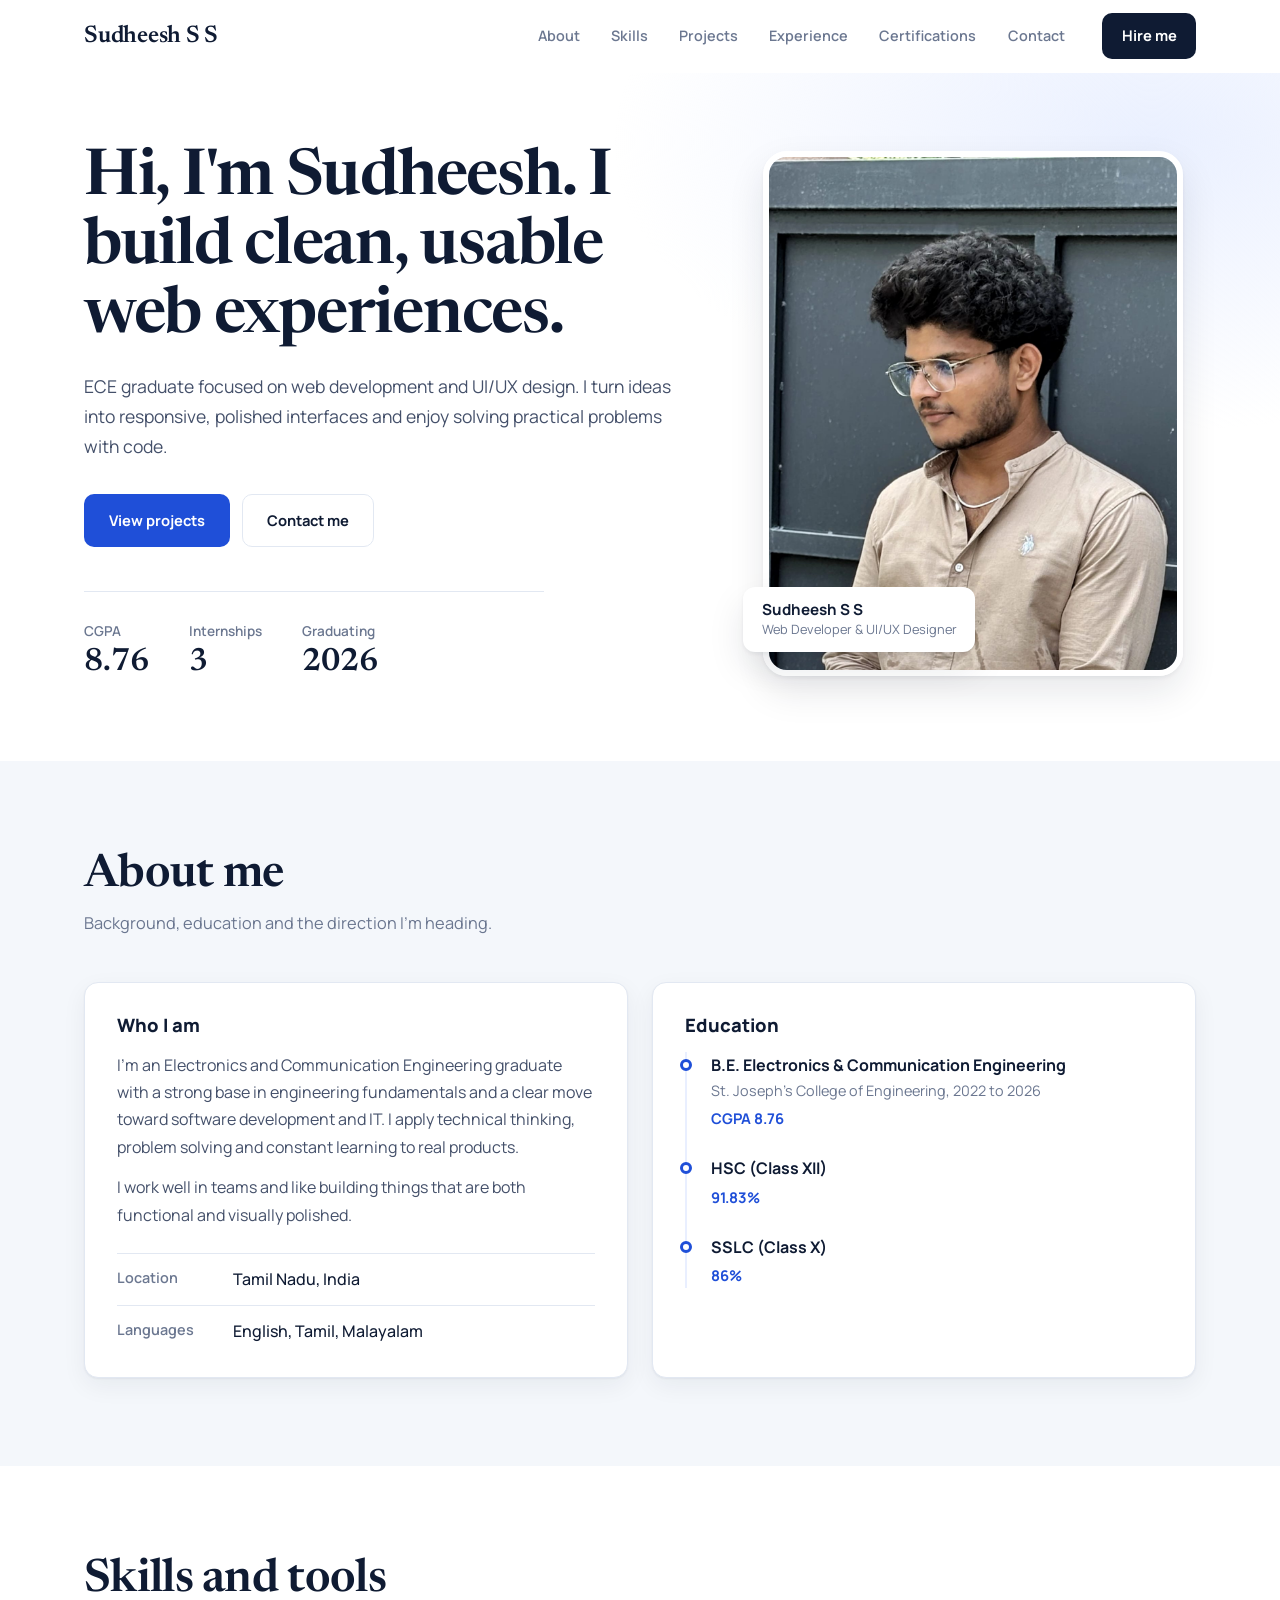
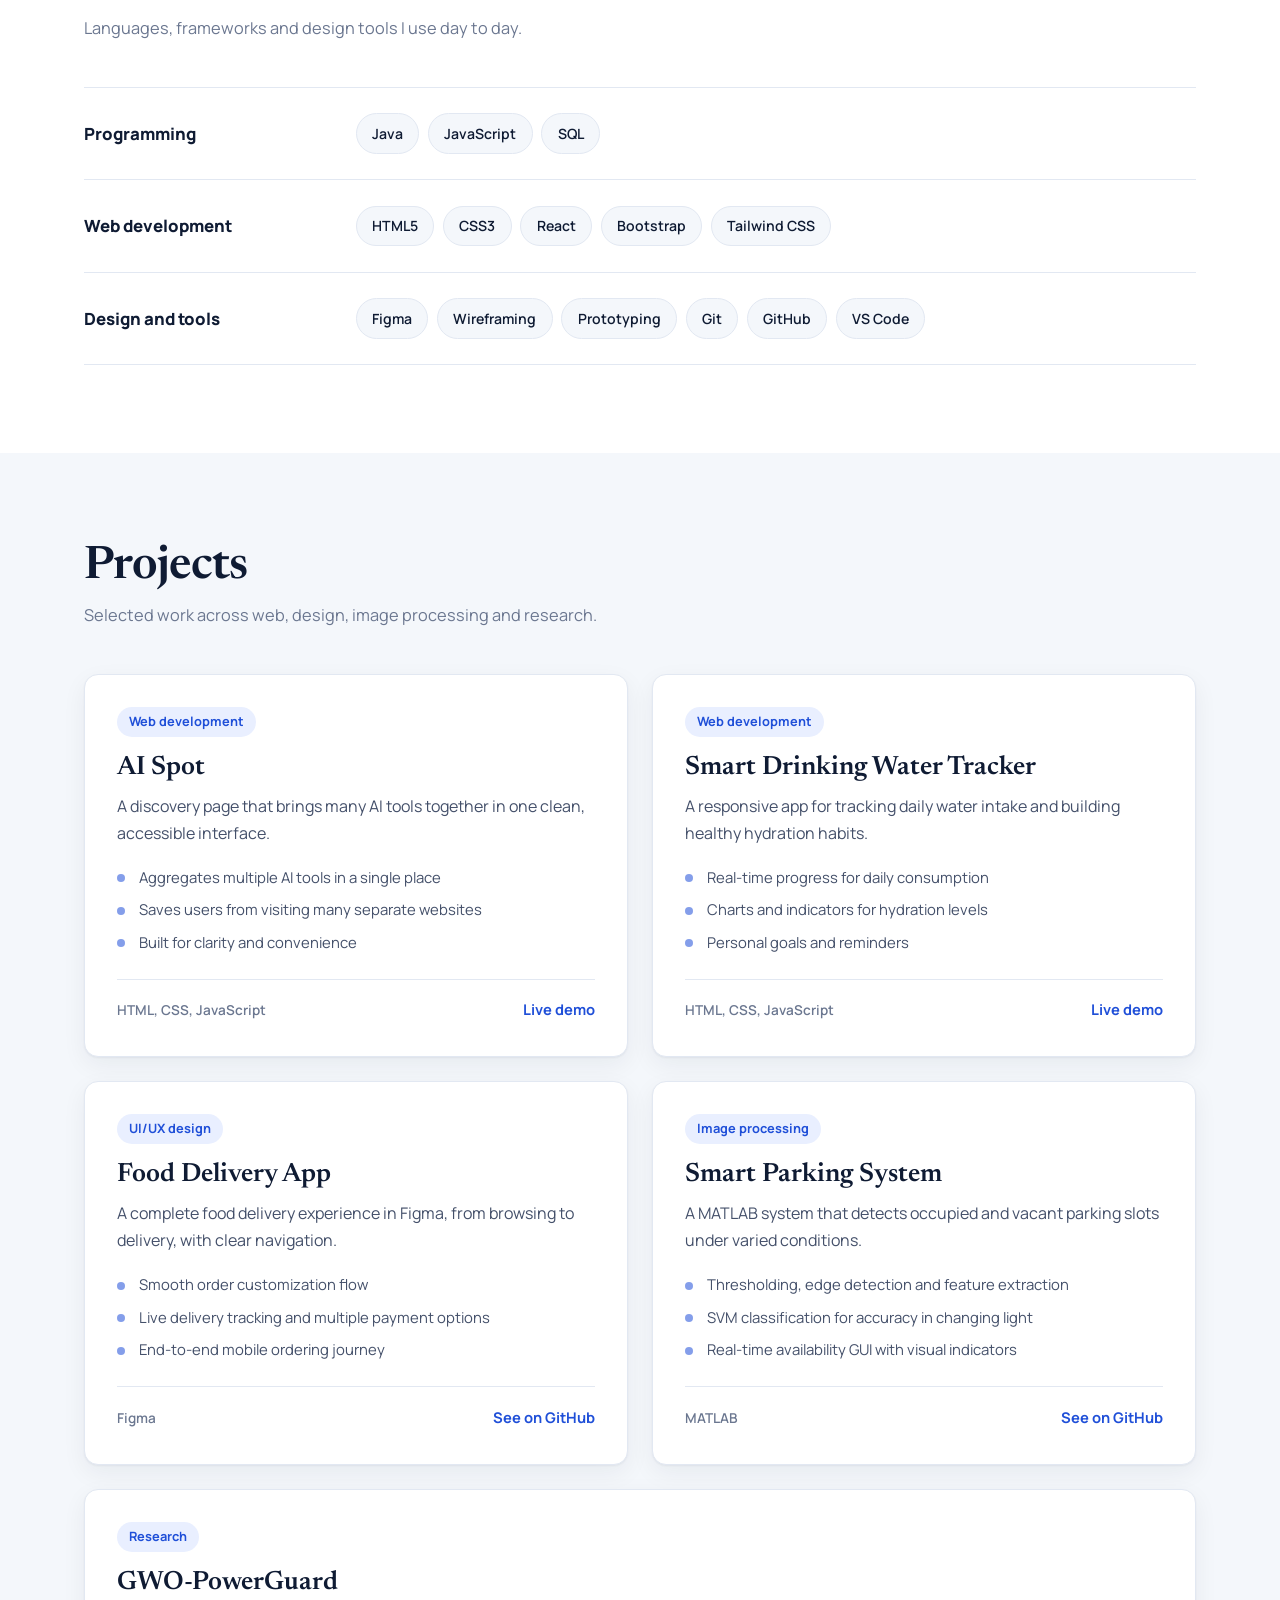
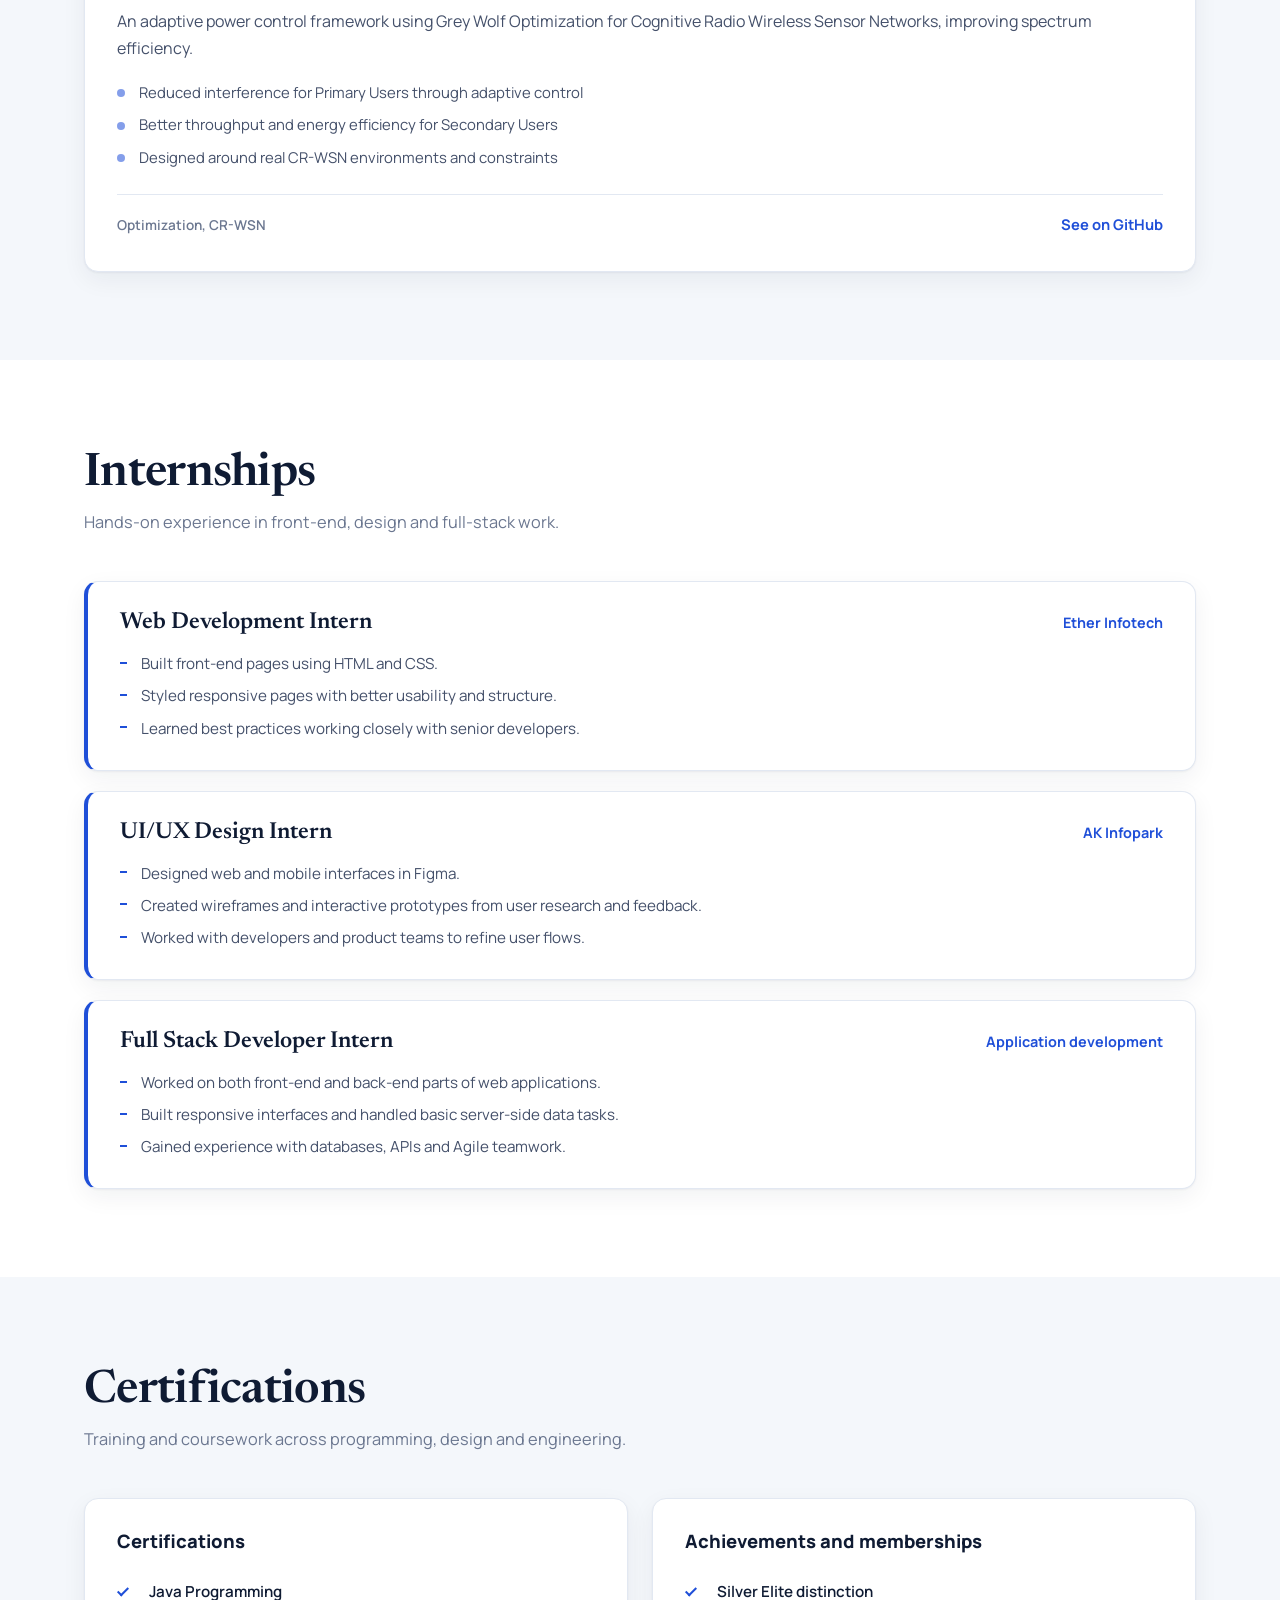
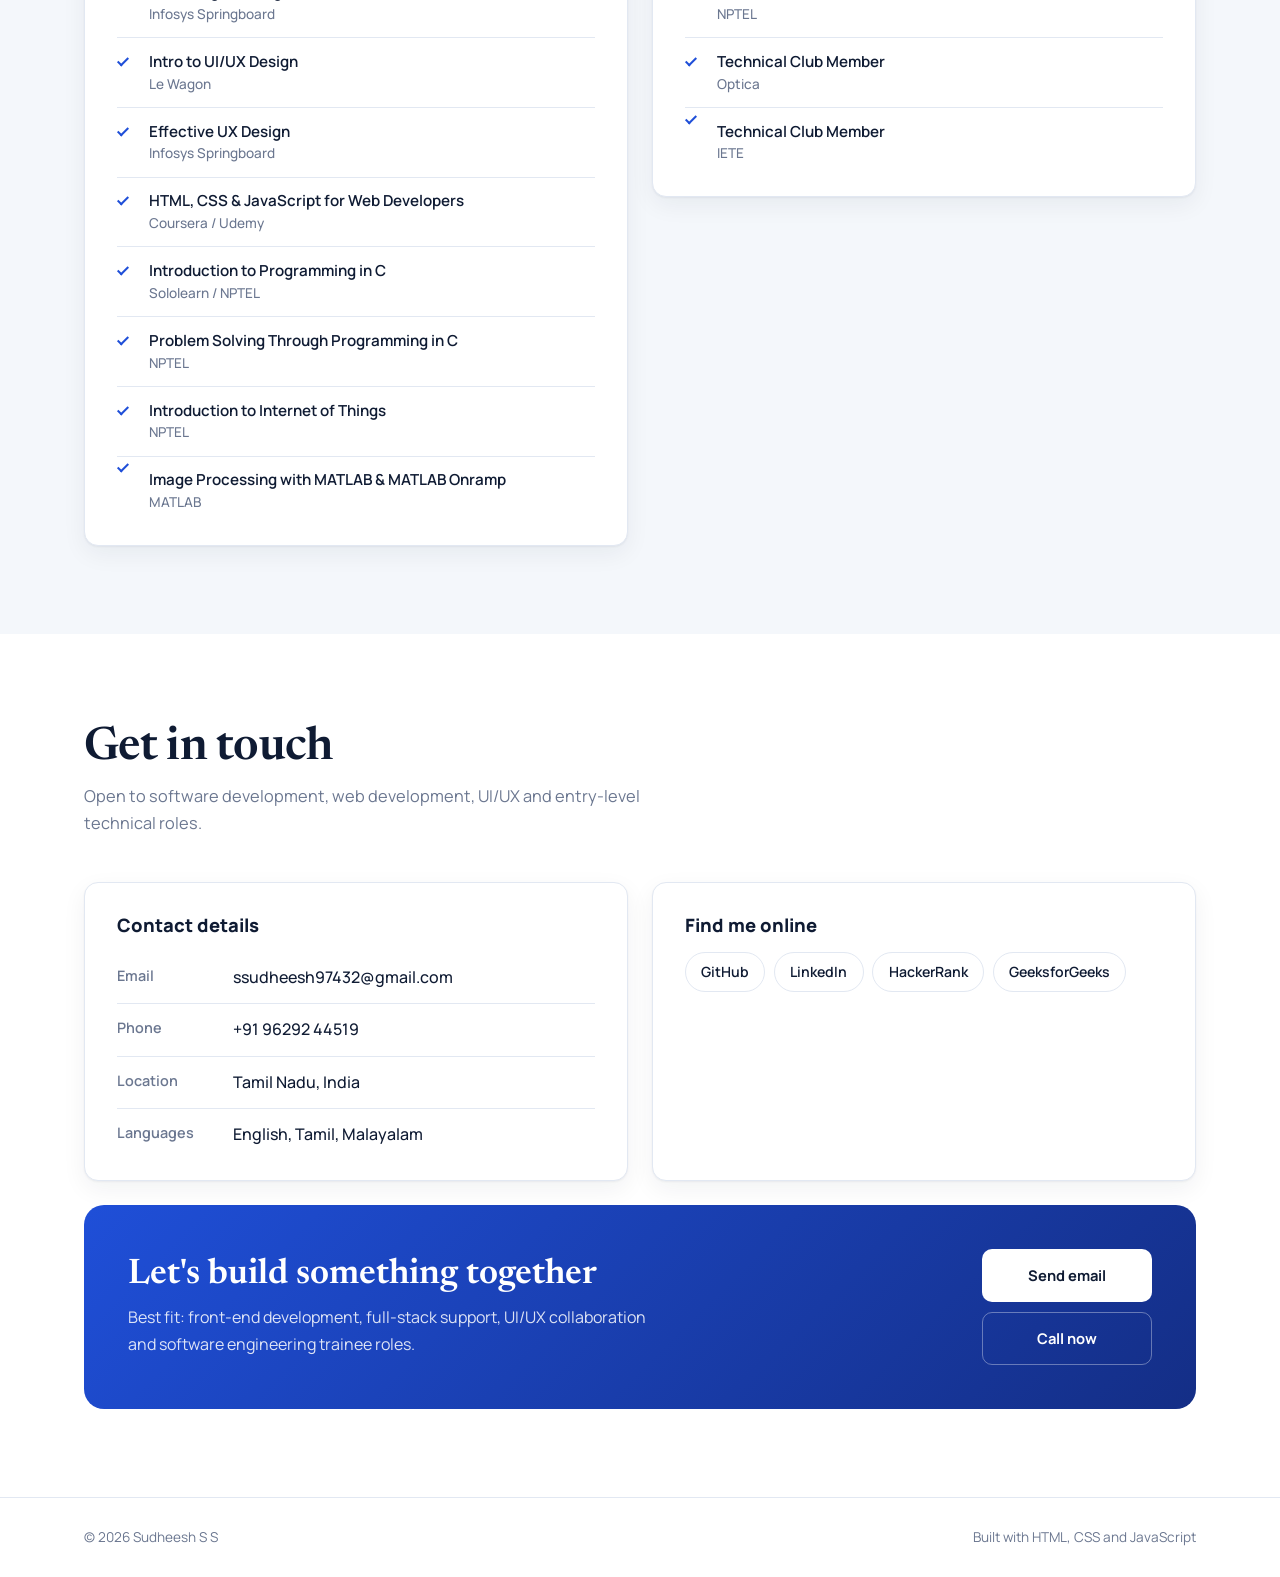
==== index.html @ 171e9340 "Update index.html" ====
<!DOCTYPE html>
<html lang="en">
<head>
  <meta charset="UTF-8" />
  <meta name="viewport" content="width=device-width, initial-scale=1.0" />
  <title>Sudheesh   | Web Developer &amp; UI/UX Designer</title>
  <meta name="description" content="Portfolio of Sudheesh S S, ECE graduate, web developer and UI/UX designer." />
  <link rel="preconnect" href="https://fonts.googleapis.com" />
  <link rel="preconnect" href="https://fonts.gstatic.com" crossorigin />
  <link href="https://fonts.googleapis.com/css2?family=Manrope:wght@400;500;600;700;800&family=Newsreader:opsz,wght@6..72,500;6..72,600&display=swap" rel="stylesheet" />
  <link rel="stylesheet" href="style.css" />
</head>
<body>

  <!-- NAV -->
  <header class="nav" id="nav">
    <div class="container nav-inner">
      <a href="#home" class="brand">Sudheesh S S</a>

      <nav class="nav-links" id="navLinks" aria-label="Primary">
        <a href="#about">About</a>
        <a href="#skills">Skills</a>
        <a href="#projects">Projects</a>
        <a href="#experience">Experience</a>
        <a href="#certifications">Certifications</a>
        <a href="#contact">Contact</a>
      </nav>

      <a href="mailto:ssudheesh97432@gmail.com" class="btn btn-dark nav-cta">Hire me</a>

      <button class="menu-btn" id="menuBtn" aria-label="Open menu" aria-expanded="false" aria-controls="navLinks">
        <span></span><span></span><span></span>
      </button>
    </div>
  </header>

  <main>

    <!-- HERO -->
    <section class="hero" id="home">
      <div class="container hero-grid">
        <div class="hero-text">
          <!--<p class="status"><span class="status-dot"></span>Open to opportunities</p>-->
          <h1>Hi, I'm Sudheesh. I build clean, usable web experiences.</h1>
          <p class="hero-lead">
            ECE graduate focused on web development and UI/UX design. I turn ideas into
            responsive, polished interfaces and enjoy solving practical problems with code.
          </p>
          <div class="hero-actions">
            <a href="#projects" class="btn btn-primary">View projects</a>
            <a href="#contact" class="btn btn-outline">Contact me</a>
          </div>

          <dl class="facts">
            <div><dt>CGPA</dt><dd>8.76</dd></div>
            <div><dt>Internships</dt><dd>3</dd></div>
            <div><dt>Graduating</dt><dd>2026</dd></div>
          </dl>
        </div>

        <div class="hero-photo">
          <div class="photo-frame">
            <!-- Put your photo at images/profile.jpg -->
            <img src="MyImg" alt="Portrait of Sudheesh S S" id="profileImg" />
            <div class="photo-fallback" id="photoFallback" aria-hidden="true">SS</div>
          </div>
          <div class="photo-tag">
            <strong>Sudheesh S S</strong>
            <span>Web Developer &amp; UI/UX Designer</span>
          </div>
        </div>
      </div>
    </section>

    <!-- ABOUT -->
    <section class="section alt" id="about">
      <div class="container">
        <div class="section-head">
          <h2>About me</h2>
          <p>Background, education and the direction I'm heading.</p>
        </div>

        <div class="about-grid">
          <div class="panel">
            <h3>Who I am</h3>
            <p>
              I'm an Electronics and Communication Engineering graduate with a strong base in
              engineering fundamentals and a clear move toward software development and IT.
              I apply technical thinking, problem solving and constant learning to real products.
            </p>
            <p>
              I work well in teams and like building things that are both functional and
              visually polished.
            </p>
            <ul class="meta">
              <li><span>Location</span>Tamil Nadu, India</li>
              <li><span>Languages</span>English, Tamil, Malayalam</li>
            </ul>
          </div>

          <div class="panel">
            <h3>Education</h3>
            <ul class="timeline">
              <li>
                <strong>B.E. Electronics &amp; Communication Engineering</strong>
                <span>St. Joseph's College of Engineering, 2022 to 2026</span>
                <em>CGPA 8.76</em>
              </li>
              <li>
                <strong>HSC (Class XII)</strong>
                <em>91.83%</em>
              </li>
              <li>
                <strong>SSLC (Class X)</strong>
                <em>86%</em>
              </li>
            </ul>
          </div>
        </div>
      </div>
    </section>

    <!-- SKILLS -->
    <section class="section" id="skills">
      <div class="container">
        <div class="section-head">
          <h2>Skills and tools</h2>
          <p>Languages, frameworks and design tools I use day to day.</p>
        </div>

        <div class="skills">
          <div class="skill-row">
            <h3>Programming</h3>
            <div class="chips"><span>Java</span><span>JavaScript</span><span>SQL</span></div>
          </div>
          <div class="skill-row">
            <h3>Web development</h3>
            <div class="chips"><span>HTML5</span><span>CSS3</span><span>React</span><span>Bootstrap</span><span>Tailwind CSS</span></div>
          </div>
          <div class="skill-row">
            <h3>Design and tools</h3>
            <div class="chips"><span>Figma</span><span>Wireframing</span><span>Prototyping</span><span>Git</span><span>GitHub</span><span>VS Code</span></div>
          </div>
        </div>
      </div>
    </section>

    <!-- PROJECTS -->
    <section class="section alt" id="projects">
      <div class="container">
        <div class="section-head">
          <h2>Projects</h2>
          <p>Selected work across web, design, image processing and research.</p>
        </div>

        <div class="project-grid">

          <article class="project">
            <span class="project-type">Web development</span>
            <h3>AI Spot</h3>
            <p>A discovery page that brings many AI tools together in one clean, accessible interface.</p>
            <ul>
              <li>Aggregates multiple AI tools in a single place</li>
              <li>Saves users from visiting many separate websites</li>
              <li>Built for clarity and convenience</li>
            </ul>
            <div class="project-foot">
              <span class="stack">HTML, CSS, JavaScript</span>
              <a class="link" href="https://aispot-delta.vercel.app/" target="_blank" rel="noopener">Live demo</a>
            </div>
          </article>

          <article class="project">
            <span class="project-type">Web development</span>
            <h3>Smart Drinking Water Tracker</h3>
            <p>A responsive app for tracking daily water intake and building healthy hydration habits.</p>
            <ul>
              <li>Real-time progress for daily consumption</li>
              <li>Charts and indicators for hydration levels</li>
              <li>Personal goals and reminders</li>
            </ul>
            <div class="project-foot">
              <span class="stack">HTML, CSS, JavaScript</span>
              <a class="link" href="https://drink-water-beta-three.vercel.app/" target="_blank" rel="noopener">Live demo</a>
            </div>
          </article>

          <article class="project">
            <span class="project-type">UI/UX design</span>
            <h3>Food Delivery App</h3>
            <p>A complete food delivery experience in Figma, from browsing to delivery, with clear navigation.</p>
            <ul>
              <li>Smooth order customization flow</li>
              <li>Live delivery tracking and multiple payment options</li>
              <li>End-to-end mobile ordering journey</li>
            </ul>
            <div class="project-foot">
              <span class="stack">Figma</span>
              <a class="link" href="https://github.com/Sudheesh06102004" target="_blank" rel="noopener">See on GitHub</a>
            </div>
          </article>

          <article class="project">
            <span class="project-type">Image processing</span>
            <h3>Smart Parking System</h3>
            <p>A MATLAB system that detects occupied and vacant parking slots under varied conditions.</p>
            <ul>
              <li>Thresholding, edge detection and feature extraction</li>
              <li>SVM classification for accuracy in changing light</li>
              <li>Real-time availability GUI with visual indicators</li>
            </ul>
            <div class="project-foot">
              <span class="stack">MATLAB</span>
              <a class="link" href="https://github.com/Sudheesh06102004" target="_blank" rel="noopener">See on GitHub</a>
            </div>
          </article>

          <article class="project project-wide">
            <span class="project-type">Research</span>
            <h3>GWO-PowerGuard</h3>
            <p>An adaptive power control framework using Grey Wolf Optimization for Cognitive Radio Wireless Sensor Networks, improving spectrum efficiency.</p>
            <ul>
              <li>Reduced interference for Primary Users through adaptive control</li>
              <li>Better throughput and energy efficiency for Secondary Users</li>
              <li>Designed around real CR-WSN environments and constraints</li>
            </ul>
            <div class="project-foot">
              <span class="stack">Optimization, CR-WSN</span>
              <a class="link" href="https://github.com/Sudheesh06102004" target="_blank" rel="noopener">See on GitHub</a>
            </div>
          </article>

        </div>
      </div>
    </section>

    <!-- EXPERIENCE -->
    <section class="section" id="experience">
      <div class="container">
        <div class="section-head">
          <h2>Internships</h2>
          <p>Hands-on experience in front-end, design and full-stack work.</p>
        </div>

        <ol class="exp-list">
          <li class="exp">
            <div class="exp-head">
              <h3>Web Development Intern</h3>
              <span class="company">Ether Infotech</span>
            </div>
            <ul>
              <li>Built front-end pages using HTML and CSS.</li>
              <li>Styled responsive pages with better usability and structure.</li>
              <li>Learned best practices working closely with senior developers.</li>
            </ul>
          </li>

          <li class="exp">
            <div class="exp-head">
              <h3>UI/UX Design Intern</h3>
              <span class="company">AK Infopark</span>
            </div>
            <ul>
              <li>Designed web and mobile interfaces in Figma.</li>
              <li>Created wireframes and interactive prototypes from user research and feedback.</li>
              <li>Worked with developers and product teams to refine user flows.</li>
            </ul>
          </li>

          <li class="exp">
            <div class="exp-head">
              <h3>Full Stack Developer Intern</h3>
              <span class="company">Application development</span>
            </div>
            <ul>
              <li>Worked on both front-end and back-end parts of web applications.</li>
              <li>Built responsive interfaces and handled basic server-side data tasks.</li>
              <li>Gained experience with databases, APIs and Agile teamwork.</li>
            </ul>
          </li>
        </ol>
      </div>
    </section>

    <!-- CERTIFICATIONS -->
    <section class="section alt" id="certifications">
      <div class="container">
        <div class="section-head">
          <h2>Certifications</h2>
          <p>Training and coursework across programming, design and engineering.</p>
        </div>

        <div class="cert-grid">
          <div class="panel">
            <h3>Certifications</h3>
            <ul class="check-list">
              <li>Java Programming <span>Infosys Springboard</span></li>
              <li>Intro to UI/UX Design <span>Le Wagon</span></li>
              <li>Effective UX Design <span>Infosys Springboard</span></li>
              <li>HTML, CSS &amp; JavaScript for Web Developers <span>Coursera / Udemy</span></li>
              <li>Introduction to Programming in C <span>Sololearn / NPTEL</span></li>
              <li>Problem Solving Through Programming in C <span>NPTEL</span></li>
              <li>Introduction to Internet of Things <span>NPTEL</span></li>
              <li>Image Processing with MATLAB &amp; MATLAB Onramp <span>MATLAB</span></li>
            </ul>
          </div>

          <div class="panel">
            <h3>Achievements and memberships</h3>
            <ul class="check-list">
              <li>Silver Elite distinction <span>NPTEL</span></li>
              <li>Technical Club Member <span>Optica</span></li>
              <li>Technical Club Member <span>IETE</span></li>
            </ul>
          </div>
        </div>
      </div>
    </section>

    <!-- CONTACT -->
    <section class="section" id="contact">
      <div class="container">
        <div class="section-head">
          <h2>Get in touch</h2>
          <p>Open to software development, web development, UI/UX and entry-level technical roles.</p>
        </div>

        <div class="contact-grid">
          <div class="panel">
            <h3>Contact details</h3>
            <ul class="meta">
              <li><span>Email</span><a href="mailto:ssudheesh97432@gmail.com">ssudheesh97432@gmail.com</a></li>
              <li><span>Phone</span><a href="tel:+919629244519">+91 96292 44519</a></li>
              <li><span>Location</span>Tamil Nadu, India</li>
              <li><span>Languages</span>English, Tamil, Malayalam</li>
            </ul>
          </div>

          <div class="panel">
            <h3>Find me online</h3>
            <div class="chips profiles">
              <a href="https://github.com/Sudheesh06102004" target="_blank" rel="noopener">GitHub</a>
              <a href="https://www.linkedin.com/in/sudheesh-s-s-b59bb0258/" target="_blank" rel="noopener">LinkedIn</a>
              <a href="https://www.hackerrank.com/profile/Sudheesh0610" target="_blank" rel="noopener">HackerRank</a>
              <a href="https://www.geeksforgeeks.org/profile/sudheeje5i" target="_blank" rel="noopener">GeeksforGeeks</a>
            </div>
          </div>
        </div>

        <div class="cta">
          <div>
            <h3>Let's build something together</h3>
            <p>Best fit: front-end development, full-stack support, UI/UX collaboration and software engineering trainee roles.</p>
          </div>
          <div class="cta-actions">
            <a class="btn btn-light" href="mailto:ssudheesh97432@gmail.com">Send email</a>
            <a class="btn btn-ghost" href="tel:+919629244519">Call now</a>
          </div>
        </div>
      </div>
    </section>

  </main>

  <footer class="footer">
    <div class="container footer-inner">
      <p>&copy; 2026 Sudheesh S S</p>
      <p>Built with HTML, CSS and JavaScript</p>
    </div>
  </footer>

  <script src="script.js"></script>
</body>
</html>
---- style.css ----
/* ============================================================
   Sudheesh S S — Portfolio
   Bright, professional theme
   ============================================================ */

:root {
  --bg: #ffffff;
  --bg-alt: #f4f7fb;
  --ink: #0f1b33;
  --ink-2: #44506a;
  --ink-3: #6b7790;
  --line: #e2e8f2;
  --brand: #1f4fd8;
  --brand-dark: #173ba6;
  --brand-soft: #e9efff;

  --font: 'Manrope', system-ui, -apple-system, 'Segoe UI', sans-serif;
  --font-display: 'Newsreader', Georgia, serif;

  --radius: 14px;
  --shadow: 0 1px 2px rgba(15, 27, 51, 0.05), 0 8px 24px rgba(15, 27, 51, 0.06);
  --shadow-lift: 0 2px 4px rgba(15, 27, 51, 0.06), 0 16px 36px rgba(15, 27, 51, 0.1);
  --nav-h: 72px;
}

*, *::before, *::after { box-sizing: border-box; margin: 0; padding: 0; }

html { scroll-behavior: smooth; scroll-padding-top: calc(var(--nav-h) + 12px); }

body {
  font-family: var(--font);
  font-size: 16px;
  line-height: 1.7;
  color: var(--ink-2);
  background: var(--bg);
  -webkit-font-smoothing: antialiased;
}

img { display: block; max-width: 100%; }
a { color: inherit; text-decoration: none; }
ul, ol { list-style: none; }
button { font: inherit; border: 0; background: none; cursor: pointer; color: inherit; }

:focus-visible { outline: 3px solid var(--brand); outline-offset: 3px; border-radius: 6px; }

.container { width: 100%; max-width: 1160px; margin: 0 auto; padding: 0 1.5rem; }

h1, h2, h3 { color: var(--ink); line-height: 1.15; }

/* ---------- Buttons ---------- */
.btn {
  display: inline-flex;
  align-items: center;
  justify-content: center;
  padding: 0.8rem 1.5rem;
  font-size: 0.92rem;
  font-weight: 700;
  border-radius: 10px;
  border: 1.5px solid transparent;
  transition: background 0.2s, color 0.2s, border-color 0.2s, box-shadow 0.2s;
  white-space: nowrap;
}
.btn-primary { background: var(--brand); color: #fff; }
.btn-primary:hover { background: var(--brand-dark); box-shadow: 0 8px 20px rgba(31, 79, 216, 0.25); }
.btn-outline { border-color: var(--line); color: var(--ink); background: #fff; }
.btn-outline:hover { border-color: var(--brand); color: var(--brand); }
.btn-dark { background: var(--ink); color: #fff; padding: 0.6rem 1.15rem; }
.btn-dark:hover { background: var(--brand); }
.btn-light { background: #fff; color: var(--ink); }
.btn-light:hover { background: var(--brand-soft); }
.btn-ghost { border-color: rgba(255, 255, 255, 0.35); color: #fff; }
.btn-ghost:hover { background: rgba(255, 255, 255, 0.12); }

/* ---------- Navigation ---------- */
.nav {
  position: sticky;
  top: 0;
  z-index: 100;
  background: rgba(255, 255, 255, 0.92);
  backdrop-filter: blur(12px);
  -webkit-backdrop-filter: blur(12px);
  border-bottom: 1px solid transparent;
  transition: border-color 0.2s, box-shadow 0.2s;
}
.nav.scrolled { border-color: var(--line); box-shadow: 0 4px 20px rgba(15, 27, 51, 0.05); }

.nav-inner {
  height: var(--nav-h);
  display: flex;
  align-items: center;
  justify-content: space-between;
  gap: 1.5rem;
}

.brand {
  font-family: var(--font-display);
  font-size: 1.5rem;
  font-weight: 600;
  color: var(--ink);
  letter-spacing: -0.01em;
}

.nav-links { display: flex; gap: 0.25rem; margin-left: auto; }
.nav-links a {
  padding: 0.5rem 0.85rem;
  font-size: 0.9rem;
  font-weight: 600;
  color: var(--ink-3);
  border-radius: 8px;
  transition: color 0.2s, background 0.2s;
}
.nav-links a:hover { color: var(--ink); background: var(--bg-alt); }
.nav-links a.active { color: var(--brand); background: var(--brand-soft); }

.menu-btn {
  display: none;
  width: 44px;
  height: 44px;
  border: 1.5px solid var(--line);
  border-radius: 10px;
  flex-direction: column;
  justify-content: center;
  align-items: center;
  gap: 5px;
}
.menu-btn span {
  width: 20px;
  height: 2px;
  background: var(--ink);
  border-radius: 2px;
  transition: transform 0.25s, opacity 0.25s;
}
.menu-btn.open span:nth-child(1) { transform: translateY(7px) rotate(45deg); }
.menu-btn.open span:nth-child(2) { opacity: 0; }
.menu-btn.open span:nth-child(3) { transform: translateY(-7px) rotate(-45deg); }

/* ---------- Hero ---------- */
.hero {
  padding: 4.5rem 0 5rem;
  background:
    radial-gradient(60% 60% at 90% 10%, #eaf0ff 0%, rgba(234, 240, 255, 0) 70%),
    var(--bg);
}

.hero-grid {
  display: grid;
  grid-template-columns: 1.15fr 0.85fr;
  gap: 4rem;
  align-items: center;
}

.status {
  display: inline-flex;
  align-items: center;
  gap: 0.55rem;
  padding: 0.4rem 0.9rem;
  font-size: 0.85rem;
  font-weight: 600;
  color: #146c43;
  background: #e8f7ee;
  border-radius: 100px;
  margin-bottom: 1.5rem;
}
.status-dot {
  width: 8px;
  height: 8px;
  border-radius: 50%;
  background: #22a35a;
  animation: pulse 2s ease-in-out infinite;
}
@keyframes pulse {
  0%, 100% { box-shadow: 0 0 0 0 rgba(34, 163, 90, 0.5); }
  50% { box-shadow: 0 0 0 6px rgba(34, 163, 90, 0); }
}

.hero h1 {
  font-family: var(--font-display);
  font-size: clamp(2.5rem, 5vw, 4rem);
  font-weight: 600;
  letter-spacing: -0.02em;
  line-height: 1.08;
  margin-bottom: 1.25rem;
}

.hero-lead {
  font-size: 1.1rem;
  max-width: 54ch;
  color: var(--ink-2);
  margin-bottom: 2rem;
}

.hero-actions { display: flex; flex-wrap: wrap; gap: 0.75rem; margin-bottom: 2.75rem; }

.facts {
  display: flex;
  gap: 2.5rem;
  padding-top: 1.75rem;
  border-top: 1px solid var(--line);
  max-width: 460px;
}
.facts dt { font-size: 0.85rem; color: var(--ink-3); font-weight: 600; }
.facts dd { font-family: var(--font-display); font-size: 2rem; font-weight: 600; color: var(--ink); line-height: 1.2; }

/* Photo */
.hero-photo { position: relative; justify-self: center; width: 100%; max-width: 420px; }

.photo-frame {
  position: relative;
  aspect-ratio: 4 / 5;
  border-radius: 24px;
  overflow: hidden;
  background: linear-gradient(160deg, #dbe6ff, #f1f5ff);
  box-shadow: var(--shadow-lift);
  border: 6px solid #fff;
}
.photo-frame img { position: absolute; inset: 0; width: 100%; height: 100%; object-fit: cover; object-position: 42% 25%; }
.photo-frame::before {
  content: '';
  position: absolute;
  inset: 0;
  z-index: -1;
}
.photo-fallback {
  position: absolute;
  inset: 0;
  display: none;
  place-items: center;
  font-family: var(--font-display);
  font-size: 6rem;
  font-weight: 600;
  color: var(--brand);
}
.photo-frame.no-photo .photo-fallback { display: grid; }
.photo-frame.no-photo img { display: none; }

.photo-tag {
  position: absolute;
  left: -1.25rem;
  bottom: 1.5rem;
  display: flex;
  flex-direction: column;
  padding: 0.85rem 1.15rem;
  background: #fff;
  border-radius: 12px;
  box-shadow: var(--shadow-lift);
  line-height: 1.35;
}
.photo-tag strong { color: var(--ink); font-size: 0.95rem; }
.photo-tag span { font-size: 0.8rem; color: var(--ink-3); }

/* ---------- Sections ---------- */
.section { padding: 5.5rem 0; }
.section.alt { background: var(--bg-alt); }

.section-head { margin-bottom: 2.75rem; max-width: 60ch; }
.section-head h2 {
  font-family: var(--font-display);
  font-size: clamp(2rem, 3.6vw, 2.9rem);
  font-weight: 600;
  letter-spacing: -0.015em;
  margin-bottom: 0.5rem;
}
.section-head p { font-size: 1.02rem; color: var(--ink-3); }

.panel {
  background: #fff;
  border: 1px solid var(--line);
  border-radius: var(--radius);
  padding: 2rem;
  box-shadow: var(--shadow);
}
.panel h3 { font-size: 1.15rem; font-weight: 800; margin-bottom: 1rem; }
.panel p + p { margin-top: 0.85rem; }

/* ---------- About ---------- */
.about-grid, .cert-grid, .contact-grid {
  display: grid;
  grid-template-columns: 1fr 1fr;
  gap: 1.5rem;
}

.meta { margin-top: 1.5rem; border-top: 1px solid var(--line); }
.panel h3 + .meta { margin-top: 0; border-top: 0; }
.meta li {
  display: grid;
  grid-template-columns: 100px 1fr;
  gap: 1rem;
  padding: 0.75rem 0;
  border-bottom: 1px solid var(--line);
  color: var(--ink);
  font-weight: 500;
}
.meta li:last-child { border-bottom: 0; padding-bottom: 0; }
.meta li span { color: var(--ink-3); font-weight: 600; font-size: 0.9rem; }
.meta a:hover { color: var(--brand); }

.timeline { position: relative; padding-left: 1.5rem; border-left: 2px solid var(--brand-soft); }
.timeline li { position: relative; display: flex; flex-direction: column; padding-bottom: 1.5rem; }
.timeline li:last-child { padding-bottom: 0; }
.timeline li::before {
  content: '';
  position: absolute;
  left: calc(-1.5rem - 7px);
  top: 0.45rem;
  width: 12px;
  height: 12px;
  border-radius: 50%;
  background: #fff;
  border: 3px solid var(--brand);
}
.timeline strong { color: var(--ink); font-weight: 700; }
.timeline span { font-size: 0.9rem; color: var(--ink-3); }
.timeline em { font-style: normal; font-weight: 700; color: var(--brand); font-size: 0.92rem; margin-top: 0.15rem; }

/* ---------- Skills ---------- */
.skills { border-top: 1px solid var(--line); }
.skill-row {
  display: grid;
  grid-template-columns: 240px 1fr;
  gap: 2rem;
  align-items: center;
  padding: 1.6rem 0;
  border-bottom: 1px solid var(--line);
}
.skill-row h3 { font-size: 1.05rem; font-weight: 800; }

.chips { display: flex; flex-wrap: wrap; gap: 0.55rem; }
.chips span, .chips a {
  padding: 0.45rem 0.95rem;
  font-size: 0.88rem;
  font-weight: 600;
  color: var(--ink);
  background: var(--bg-alt);
  border: 1px solid var(--line);
  border-radius: 100px;
  transition: background 0.2s, border-color 0.2s, color 0.2s;
}
.chips span:hover, .chips a:hover { background: var(--brand-soft); border-color: var(--brand); color: var(--brand); }
.profiles a { background: #fff; }

/* ---------- Projects ---------- */
.project-grid { display: grid; grid-template-columns: 1fr 1fr; gap: 1.5rem; }

.project {
  display: flex;
  flex-direction: column;
  background: #fff;
  border: 1px solid var(--line);
  border-radius: var(--radius);
  padding: 2rem;
  box-shadow: var(--shadow);
  transition: box-shadow 0.25s, transform 0.25s, border-color 0.25s;
}
.project:hover { box-shadow: var(--shadow-lift); transform: translateY(-4px); border-color: #cbd8f3; }
.project-wide { grid-column: 1 / -1; }

.project-type {
  align-self: flex-start;
  padding: 0.25rem 0.75rem;
  font-size: 0.8rem;
  font-weight: 700;
  color: var(--brand);
  background: var(--brand-soft);
  border-radius: 100px;
  margin-bottom: 1rem;
}
.project h3 { font-family: var(--font-display); font-size: 1.65rem; font-weight: 600; margin-bottom: 0.6rem; }
.project > p { margin-bottom: 1.1rem; }

.project ul { display: flex; flex-direction: column; gap: 0.45rem; margin-bottom: 1.5rem; }
.project ul li { position: relative; padding-left: 1.4rem; font-size: 0.93rem; color: var(--ink-2); }
.project ul li::before {
  content: '';
  position: absolute;
  left: 0;
  top: 0.65em;
  width: 8px;
  height: 8px;
  border-radius: 50%;
  background: var(--brand);
  opacity: 0.55;
}

.project-foot {
  margin-top: auto;
  display: flex;
  align-items: center;
  justify-content: space-between;
  gap: 1rem;
  padding-top: 1.1rem;
  border-top: 1px solid var(--line);
}
.stack { font-size: 0.85rem; font-weight: 600; color: var(--ink-3); }
.link { font-size: 0.92rem; font-weight: 700; color: var(--brand); border-bottom: 2px solid transparent; transition: border-color 0.2s; }
.link:hover { border-color: var(--brand); }

/* ---------- Experience ---------- */
.exp-list { display: flex; flex-direction: column; gap: 1.25rem; }

.exp {
  background: #fff;
  border: 1px solid var(--line);
  border-left: 4px solid var(--brand);
  border-radius: var(--radius);
  padding: 1.75rem 2rem;
  box-shadow: var(--shadow);
}
.exp-head {
  display: flex;
  flex-wrap: wrap;
  align-items: baseline;
  justify-content: space-between;
  gap: 0.5rem 1rem;
  margin-bottom: 0.9rem;
}
.exp-head h3 { font-family: var(--font-display); font-size: 1.45rem; font-weight: 600; }
.company { font-size: 0.9rem; font-weight: 700; color: var(--brand); }

.exp ul { display: flex; flex-direction: column; gap: 0.4rem; }
.exp ul li { position: relative; padding-left: 1.3rem; font-size: 0.95rem; }
.exp ul li::before { content: ''; position: absolute; left: 0; top: 0.7em; width: 7px; height: 2px; background: var(--brand); }

/* ---------- Certifications ---------- */
.cert-grid { align-items: start; }
.check-list li {
  display: flex;
  flex-direction: column;
  padding: 0.8rem 0 0.8rem 2rem;
  position: relative;
  border-bottom: 1px solid var(--line);
  color: var(--ink);
  font-weight: 600;
  font-size: 0.95rem;
  line-height: 1.5;
}
.check-list li:last-child { border-bottom: 0; padding-bottom: 0; }
.check-list li::before {
  content: '';
  position: absolute;
  left: 0.2rem;
  top: 1.05rem;
  width: 6px;
  height: 11px;
  border: solid var(--brand);
  border-width: 0 2.5px 2.5px 0;
  transform: rotate(45deg);
}
.check-list li:last-child::before { top: 0.3rem; }
.check-list li:first-child:last-child::before { top: 0.3rem; }
.check-list li span { font-size: 0.85rem; font-weight: 500; color: var(--ink-3); }

/* ---------- Contact ---------- */
.contact-grid { margin-bottom: 1.5rem; }

.cta {
  display: grid;
  grid-template-columns: 1fr auto;
  align-items: center;
  gap: 2rem;
  padding: 2.75rem;
  border-radius: 20px;
  background: linear-gradient(135deg, #1f4fd8 0%, #142e86 100%);
  color: rgba(255, 255, 255, 0.85);
}
.cta h3 { font-family: var(--font-display); font-size: clamp(1.6rem, 3vw, 2.2rem); font-weight: 600; color: #fff; margin-bottom: 0.5rem; }
.cta p { max-width: 54ch; }
.cta-actions { display: flex; flex-direction: column; gap: 0.65rem; min-width: 170px; }

/* ---------- Footer ---------- */
.footer { border-top: 1px solid var(--line); padding: 1.75rem 0; background: #fff; }
.footer-inner { display: flex; flex-wrap: wrap; justify-content: space-between; gap: 0.5rem 1rem; }
.footer p { font-size: 0.85rem; color: var(--ink-3); }

/* ---------- Page-load reveal (hero only) ---------- */
.hero-text > *, .hero-photo { animation: rise 0.7s cubic-bezier(0.22, 1, 0.36, 1) both; }
.hero-text > *:nth-child(2) { animation-delay: 0.08s; }
.hero-text > *:nth-child(3) { animation-delay: 0.16s; }
.hero-text > *:nth-child(4) { animation-delay: 0.24s; }
.hero-text > *:nth-child(5) { animation-delay: 0.32s; }
.hero-photo { animation-delay: 0.2s; }
@keyframes rise {
  from { opacity: 0; transform: translateY(18px); }
  to { opacity: 1; transform: none; }
}

/* ---------- Responsive ---------- */
@media (max-width: 960px) {
  .hero-grid { grid-template-columns: 1fr; gap: 3rem; }
  .hero-photo { order: -1; max-width: 340px; }
  .photo-tag { left: 0.75rem; }
  .about-grid, .cert-grid, .contact-grid, .project-grid { grid-template-columns: 1fr; }
  .skill-row { grid-template-columns: 1fr; gap: 0.9rem; }
  .cta { grid-template-columns: 1fr; padding: 2rem; }
  .cta-actions { flex-direction: row; flex-wrap: wrap; }
}

@media (max-width: 860px) {
  .menu-btn { display: flex; margin-left: auto; }
  .nav-cta { display: none; }
  .nav-links {
    position: absolute;
    top: var(--nav-h);
    left: 0;
    right: 0;
    flex-direction: column;
    gap: 0;
    margin: 0;
    padding: 0.5rem 1.5rem 1.25rem;
    background: #fff;
    border-bottom: 1px solid var(--line);
    box-shadow: 0 16px 30px rgba(15, 27, 51, 0.08);
    display: none;
  }
  .nav-links.open { display: flex; }
  .nav-links a { padding: 0.85rem 0.5rem; font-size: 1rem; border-radius: 8px; }
}

@media (max-width: 560px) {
  .section { padding: 4rem 0; }
  .hero { padding: 2.5rem 0 3.5rem; }
  .container { padding: 0 1.15rem; }
  .panel, .project { padding: 1.5rem; }
  .exp { padding: 1.4rem; }
  .facts { gap: 1.5rem; }
  .meta li { grid-template-columns: 1fr; gap: 0.1rem; }
  .hero-actions .btn { flex: 1; }
  .project-foot { flex-direction: column; align-items: flex-start; gap: 0.5rem; }
}

@media (prefers-reduced-motion: reduce) {
  html { scroll-behavior: auto; }
  *, *::before, *::after { animation: none !important; transition-duration: 0.01ms !important; }
}
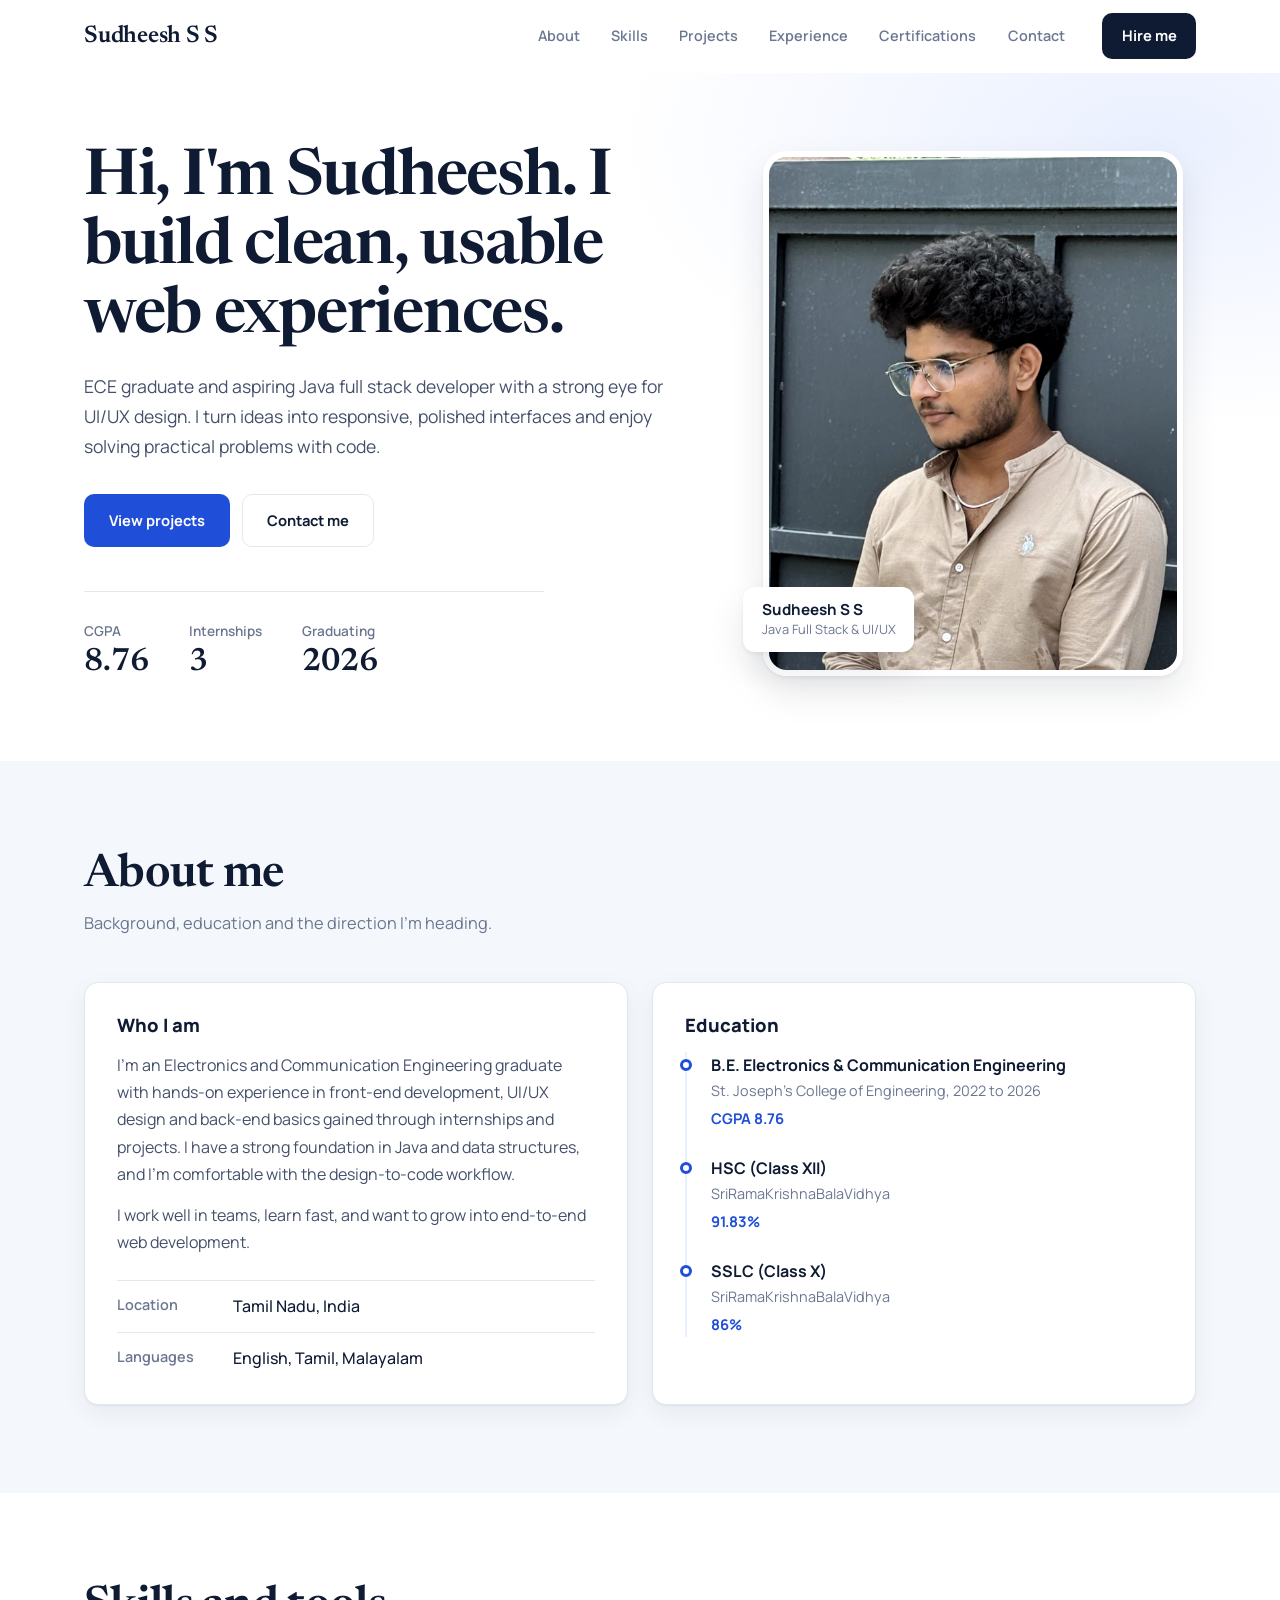
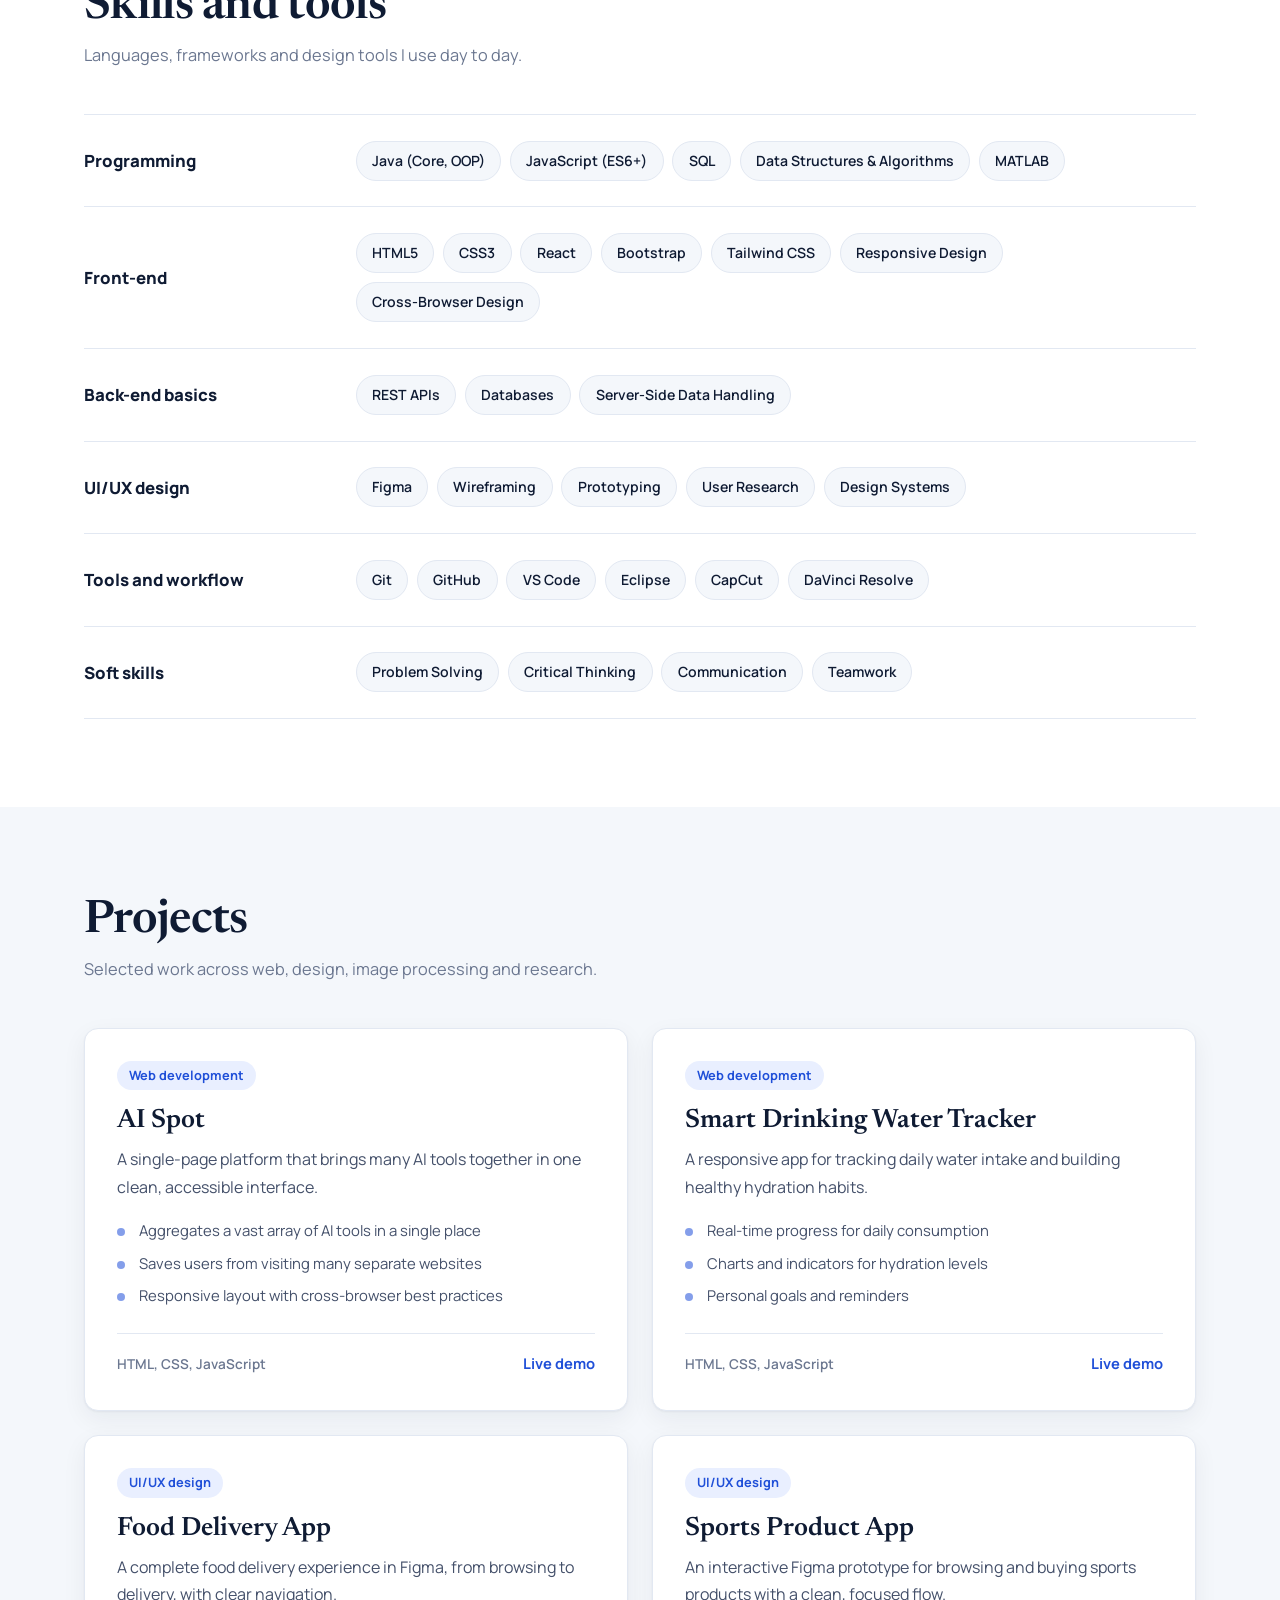
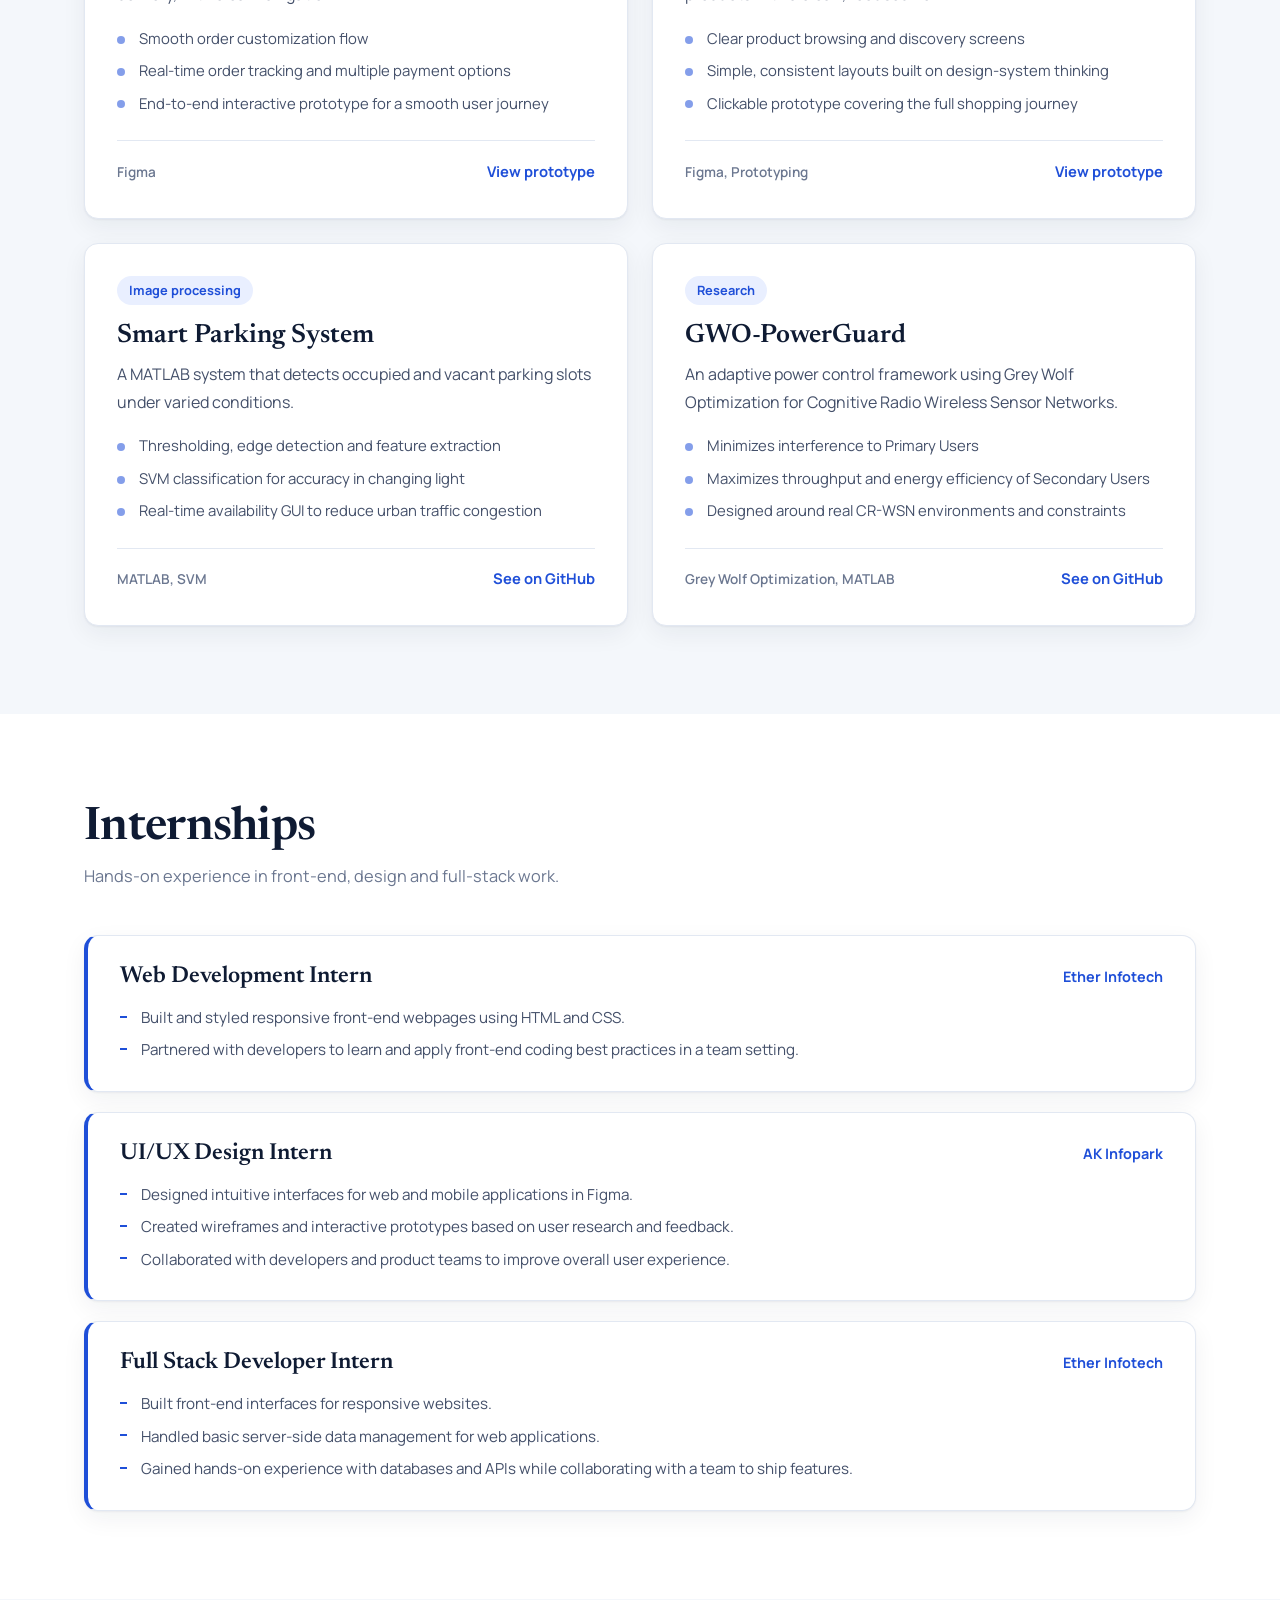
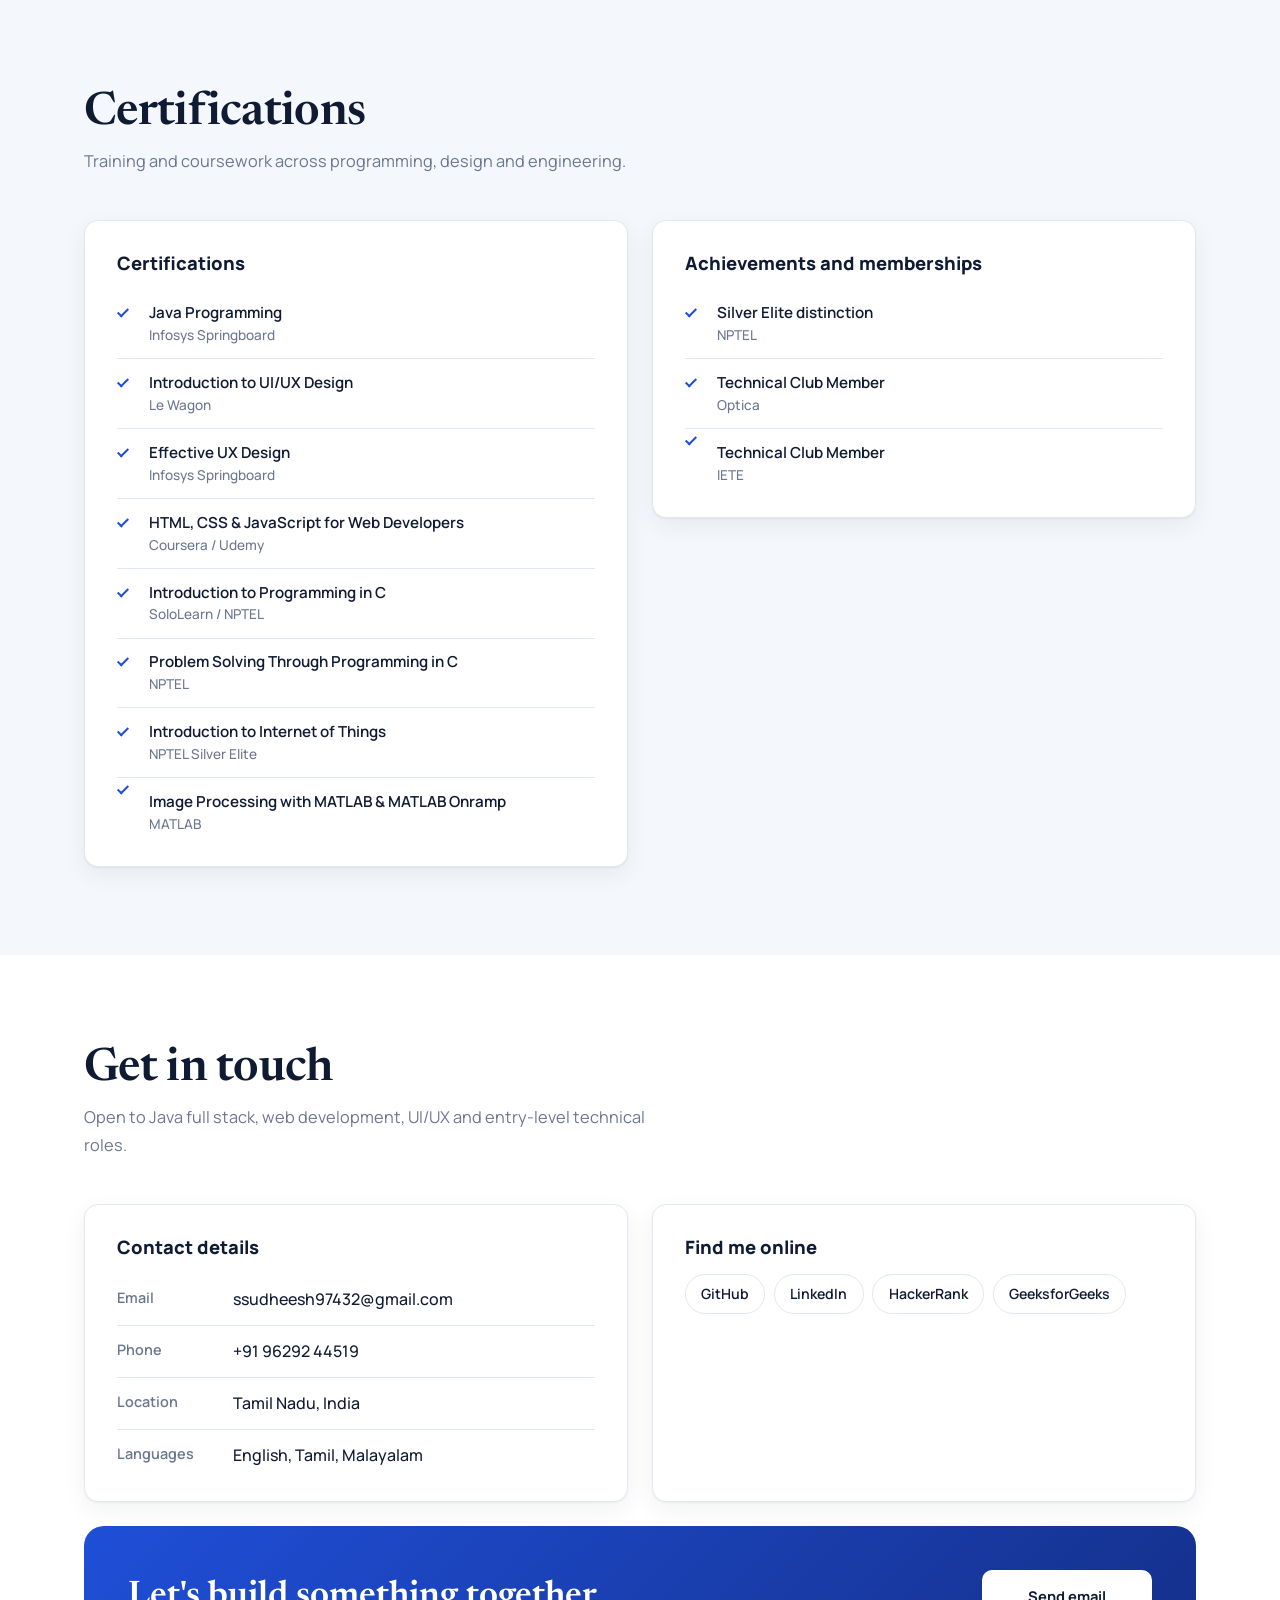
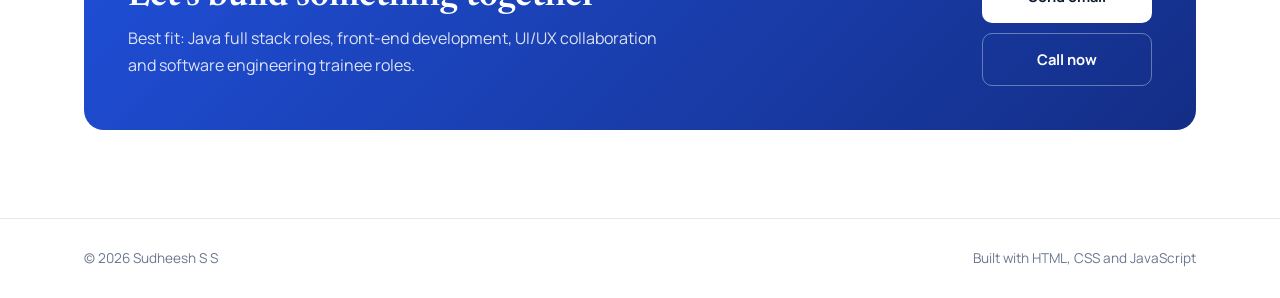
==== commit 987c6a40: "Update print statement from 'Hello' to 'Goodbye'" ====
--- a/index.html
+++ b/index.html
@@ -3,8 +3,9 @@
 <head>
   <meta charset="UTF-8" />
   <meta name="viewport" content="width=device-width, initial-scale=1.0" />
-  <title>Sudheesh   | Web Developer &amp; UI/UX Designer</title>
-  <meta name="description" content="Portfolio of Sudheesh S S, ECE graduate, web developer and UI/UX designer." />
+  <meta name="theme-color" content="#0a0f1c" />
+  <title>Sudheesh S S | Aspiring Java Full Stack Developer &amp; UI/UX Designer</title>
+  <meta name="description" content="Portfolio of Sudheesh S S, ECE graduate, aspiring Java full stack developer and UI/UX designer." />
   <link rel="preconnect" href="https://fonts.googleapis.com" />
   <link rel="preconnect" href="https://fonts.gstatic.com" crossorigin />
   <link href="https://fonts.googleapis.com/css2?family=Manrope:wght@400;500;600;700;800&family=Newsreader:opsz,wght@6..72,500;6..72,600&display=swap" rel="stylesheet" />
@@ -43,8 +44,8 @@
           <!--<p class="status"><span class="status-dot"></span>Open to opportunities</p>-->
           <h1>Hi, I'm Sudheesh. I build clean, usable web experiences.</h1>
           <p class="hero-lead">
-            ECE graduate focused on web development and UI/UX design. I turn ideas into
-            responsive, polished interfaces and enjoy solving practical problems with code.
+            ECE graduate and aspiring Java full stack developer with a strong eye for UI/UX design.
+            I turn ideas into responsive, polished interfaces and enjoy solving practical problems with code.
           </p>
           <div class="hero-actions">
             <a href="#projects" class="btn btn-primary">View projects</a>
@@ -66,7 +67,7 @@
           </div>
           <div class="photo-tag">
             <strong>Sudheesh S S</strong>
-            <span>Web Developer &amp; UI/UX Designer</span>
+            <span>Java Full Stack &amp; UI/UX</span>
           </div>
         </div>
       </div>
@@ -84,13 +85,13 @@
           <div class="panel">
             <h3>Who I am</h3>
             <p>
-              I'm an Electronics and Communication Engineering graduate with a strong base in
-              engineering fundamentals and a clear move toward software development and IT.
-              I apply technical thinking, problem solving and constant learning to real products.
+              I'm an Electronics and Communication Engineering graduate with hands-on experience in
+              front-end development, UI/UX design and back-end basics gained through internships and projects.
+              I have a strong foundation in Java and data structures, and I'm comfortable with the
+              design-to-code workflow.
             </p>
             <p>
-              I work well in teams and like building things that are both functional and
-              visually polished.
+              I work well in teams, learn fast, and want to grow into end-to-end web development.
             </p>
             <ul class="meta">
               <li><span>Location</span>Tamil Nadu, India</li>
@@ -108,10 +109,12 @@
               </li>
               <li>
                 <strong>HSC (Class XII)</strong>
+                <span>SriRamaKrishnaBalaVidhya</span>
                 <em>91.83%</em>
               </li>
               <li>
                 <strong>SSLC (Class X)</strong>
+                <span>SriRamaKrishnaBalaVidhya</span>
                 <em>86%</em>
               </li>
             </ul>
@@ -131,15 +134,27 @@
         <div class="skills">
           <div class="skill-row">
             <h3>Programming</h3>
-            <div class="chips"><span>Java</span><span>JavaScript</span><span>SQL</span></div>
-          </div>
-          <div class="skill-row">
-            <h3>Web development</h3>
-            <div class="chips"><span>HTML5</span><span>CSS3</span><span>React</span><span>Bootstrap</span><span>Tailwind CSS</span></div>
-          </div>
-          <div class="skill-row">
-            <h3>Design and tools</h3>
-            <div class="chips"><span>Figma</span><span>Wireframing</span><span>Prototyping</span><span>Git</span><span>GitHub</span><span>VS Code</span></div>
+            <div class="chips"><span>Java (Core, OOP)</span><span>JavaScript (ES6+)</span><span>SQL</span><span>Data Structures &amp; Algorithms</span><span>MATLAB</span></div>
+          </div>
+          <div class="skill-row">
+            <h3>Front-end</h3>
+            <div class="chips"><span>HTML5</span><span>CSS3</span><span>React</span><span>Bootstrap</span><span>Tailwind CSS</span><span>Responsive Design</span><span>Cross-Browser Design</span></div>
+          </div>
+          <div class="skill-row">
+            <h3>Back-end basics</h3>
+            <div class="chips"><span>REST APIs</span><span>Databases</span><span>Server-Side Data Handling</span></div>
+          </div>
+          <div class="skill-row">
+            <h3>UI/UX design</h3>
+            <div class="chips"><span>Figma</span><span>Wireframing</span><span>Prototyping</span><span>User Research</span><span>Design Systems</span></div>
+          </div>
+          <div class="skill-row">
+            <h3>Tools and workflow</h3>
+            <div class="chips"><span>Git</span><span>GitHub</span><span>VS Code</span><span>Eclipse</span><span>CapCut</span><span>DaVinci Resolve</span></div>
+          </div>
+          <div class="skill-row">
+            <h3>Soft skills</h3>
+            <div class="chips"><span>Problem Solving</span><span>Critical Thinking</span><span>Communication</span><span>Teamwork</span></div>
           </div>
         </div>
       </div>
@@ -158,11 +173,11 @@
           <article class="project">
             <span class="project-type">Web development</span>
             <h3>AI Spot</h3>
-            <p>A discovery page that brings many AI tools together in one clean, accessible interface.</p>
-            <ul>
-              <li>Aggregates multiple AI tools in a single place</li>
+            <p>A single-page platform that brings many AI tools together in one clean, accessible interface.</p>
+            <ul>
+              <li>Aggregates a vast array of AI tools in a single place</li>
               <li>Saves users from visiting many separate websites</li>
-              <li>Built for clarity and convenience</li>
+              <li>Responsive layout with cross-browser best practices</li>
             </ul>
             <div class="project-foot">
               <span class="stack">HTML, CSS, JavaScript</span>
@@ -191,12 +206,27 @@
             <p>A complete food delivery experience in Figma, from browsing to delivery, with clear navigation.</p>
             <ul>
               <li>Smooth order customization flow</li>
-              <li>Live delivery tracking and multiple payment options</li>
-              <li>End-to-end mobile ordering journey</li>
+              <li>Real-time order tracking and multiple payment options</li>
+              <li>End-to-end interactive prototype for a smooth user journey</li>
             </ul>
             <div class="project-foot">
               <span class="stack">Figma</span>
-              <a class="link" href="https://github.com/Sudheesh06102004" target="_blank" rel="noopener">See on GitHub</a>
+              <a class="link" href="https://www.figma.com/proto/OZljlitYWwOR3Rf7YrX8h6/Food-app?node-id=1-3&starting-point-node-id=1%3A2&t=5U3A40zO72o2t0hq-1" target="_blank" rel="noopener">View prototype</a>
+            </div>
+          </article>
+
+          <article class="project">
+            <span class="project-type">UI/UX design</span>
+            <h3>Sports Product App</h3>
+            <p>An interactive Figma prototype for browsing and buying sports products with a clean, focused flow.</p>
+            <ul>
+              <li>Clear product browsing and discovery screens</li>
+              <li>Simple, consistent layouts built on design-system thinking</li>
+              <li>Clickable prototype covering the full shopping journey</li>
+            </ul>
+            <div class="project-foot">
+              <span class="stack">Figma, Prototyping</span>
+              <a class="link" href="https://www.figma.com/proto/j3RH9YS3zWxuULJxCt6776/Untitled?node-id=35-87&starting-point-node-id=35%3A87&t=gddBHFqMrfnyZzjY-1" target="_blank" rel="noopener">View prototype</a>
             </div>
           </article>
 
@@ -207,25 +237,25 @@
             <ul>
               <li>Thresholding, edge detection and feature extraction</li>
               <li>SVM classification for accuracy in changing light</li>
-              <li>Real-time availability GUI with visual indicators</li>
-            </ul>
-            <div class="project-foot">
-              <span class="stack">MATLAB</span>
+              <li>Real-time availability GUI to reduce urban traffic congestion</li>
+            </ul>
+            <div class="project-foot">
+              <span class="stack">MATLAB, SVM</span>
               <a class="link" href="https://github.com/Sudheesh06102004" target="_blank" rel="noopener">See on GitHub</a>
             </div>
           </article>
 
-          <article class="project project-wide">
+          <article class="project">
             <span class="project-type">Research</span>
             <h3>GWO-PowerGuard</h3>
-            <p>An adaptive power control framework using Grey Wolf Optimization for Cognitive Radio Wireless Sensor Networks, improving spectrum efficiency.</p>
-            <ul>
-              <li>Reduced interference for Primary Users through adaptive control</li>
-              <li>Better throughput and energy efficiency for Secondary Users</li>
+            <p>An adaptive power control framework using Grey Wolf Optimization for Cognitive Radio Wireless Sensor Networks.</p>
+            <ul>
+              <li>Minimizes interference to Primary Users</li>
+              <li>Maximizes throughput and energy efficiency of Secondary Users</li>
               <li>Designed around real CR-WSN environments and constraints</li>
             </ul>
             <div class="project-foot">
-              <span class="stack">Optimization, CR-WSN</span>
+              <span class="stack">Grey Wolf Optimization, MATLAB</span>
               <a class="link" href="https://github.com/Sudheesh06102004" target="_blank" rel="noopener">See on GitHub</a>
             </div>
           </article>
@@ -249,9 +279,8 @@
               <span class="company">Ether Infotech</span>
             </div>
             <ul>
-              <li>Built front-end pages using HTML and CSS.</li>
-              <li>Styled responsive pages with better usability and structure.</li>
-              <li>Learned best practices working closely with senior developers.</li>
+              <li>Built and styled responsive front-end webpages using HTML and CSS.</li>
+              <li>Partnered with developers to learn and apply front-end coding best practices in a team setting.</li>
             </ul>
           </li>
 
@@ -261,21 +290,21 @@
               <span class="company">AK Infopark</span>
             </div>
             <ul>
-              <li>Designed web and mobile interfaces in Figma.</li>
-              <li>Created wireframes and interactive prototypes from user research and feedback.</li>
-              <li>Worked with developers and product teams to refine user flows.</li>
+              <li>Designed intuitive interfaces for web and mobile applications in Figma.</li>
+              <li>Created wireframes and interactive prototypes based on user research and feedback.</li>
+              <li>Collaborated with developers and product teams to improve overall user experience.</li>
             </ul>
           </li>
 
           <li class="exp">
             <div class="exp-head">
               <h3>Full Stack Developer Intern</h3>
-              <span class="company">Application development</span>
-            </div>
-            <ul>
-              <li>Worked on both front-end and back-end parts of web applications.</li>
-              <li>Built responsive interfaces and handled basic server-side data tasks.</li>
-              <li>Gained experience with databases, APIs and Agile teamwork.</li>
+              <span class="company">Ether Infotech</span>
+            </div>
+            <ul>
+              <li>Built front-end interfaces for responsive websites.</li>
+              <li>Handled basic server-side data management for web applications.</li>
+              <li>Gained hands-on experience with databases and APIs while collaborating with a team to ship features.</li>
             </ul>
           </li>
         </ol>
@@ -295,12 +324,12 @@
             <h3>Certifications</h3>
             <ul class="check-list">
               <li>Java Programming <span>Infosys Springboard</span></li>
-              <li>Intro to UI/UX Design <span>Le Wagon</span></li>
+              <li>Introduction to UI/UX Design <span>Le Wagon</span></li>
               <li>Effective UX Design <span>Infosys Springboard</span></li>
               <li>HTML, CSS &amp; JavaScript for Web Developers <span>Coursera / Udemy</span></li>
-              <li>Introduction to Programming in C <span>Sololearn / NPTEL</span></li>
+              <li>Introduction to Programming in C <span>SoloLearn / NPTEL</span></li>
               <li>Problem Solving Through Programming in C <span>NPTEL</span></li>
-              <li>Introduction to Internet of Things <span>NPTEL</span></li>
+              <li>Introduction to Internet of Things <span>NPTEL Silver Elite</span></li>
               <li>Image Processing with MATLAB &amp; MATLAB Onramp <span>MATLAB</span></li>
             </ul>
           </div>
@@ -322,7 +351,7 @@
       <div class="container">
         <div class="section-head">
           <h2>Get in touch</h2>
-          <p>Open to software development, web development, UI/UX and entry-level technical roles.</p>
+          <p>Open to Java full stack, web development, UI/UX and entry-level technical roles.</p>
         </div>
 
         <div class="contact-grid">
@@ -350,7 +379,7 @@
         <div class="cta">
           <div>
             <h3>Let's build something together</h3>
-            <p>Best fit: front-end development, full-stack support, UI/UX collaboration and software engineering trainee roles.</p>
+            <p>Best fit: Java full stack roles, front-end development, UI/UX collaboration and software engineering trainee roles.</p>
           </div>
           <div class="cta-actions">
             <a class="btn btn-light" href="mailto:ssudheesh97432@gmail.com">Send email</a>
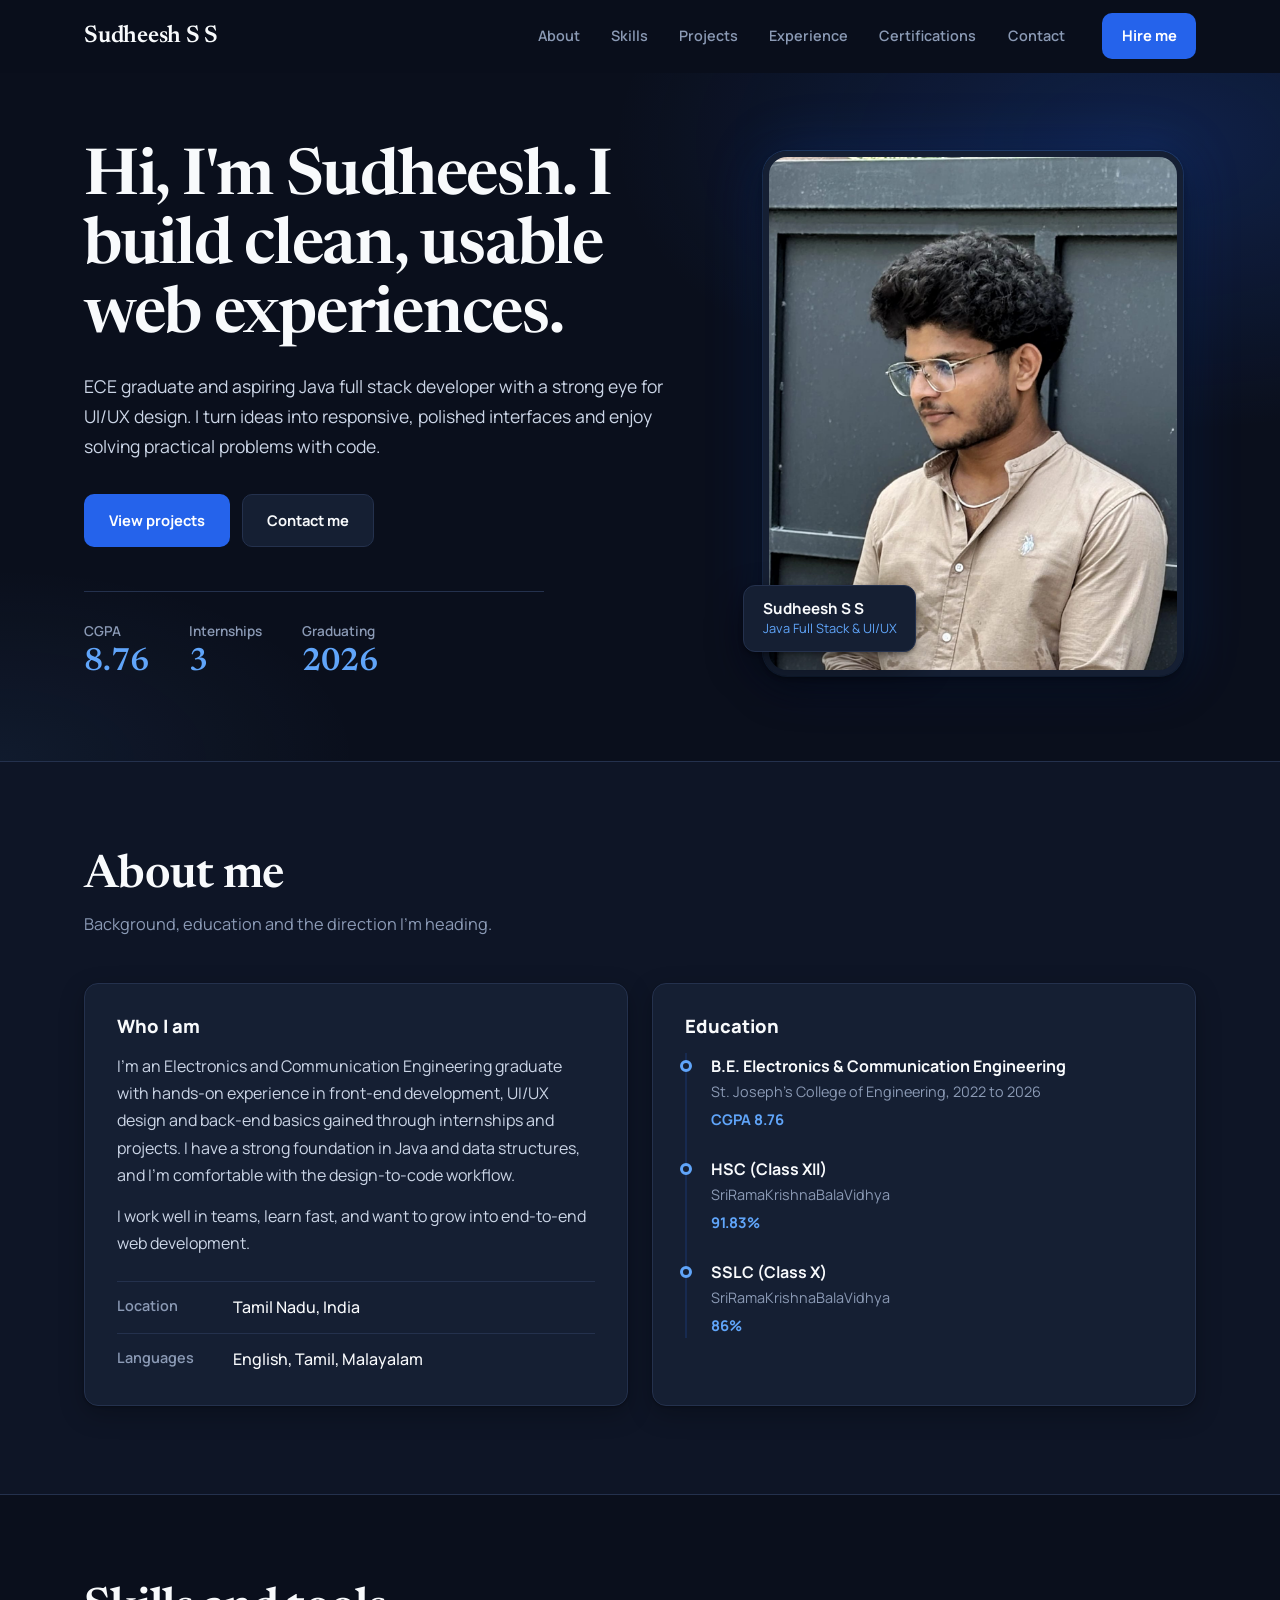
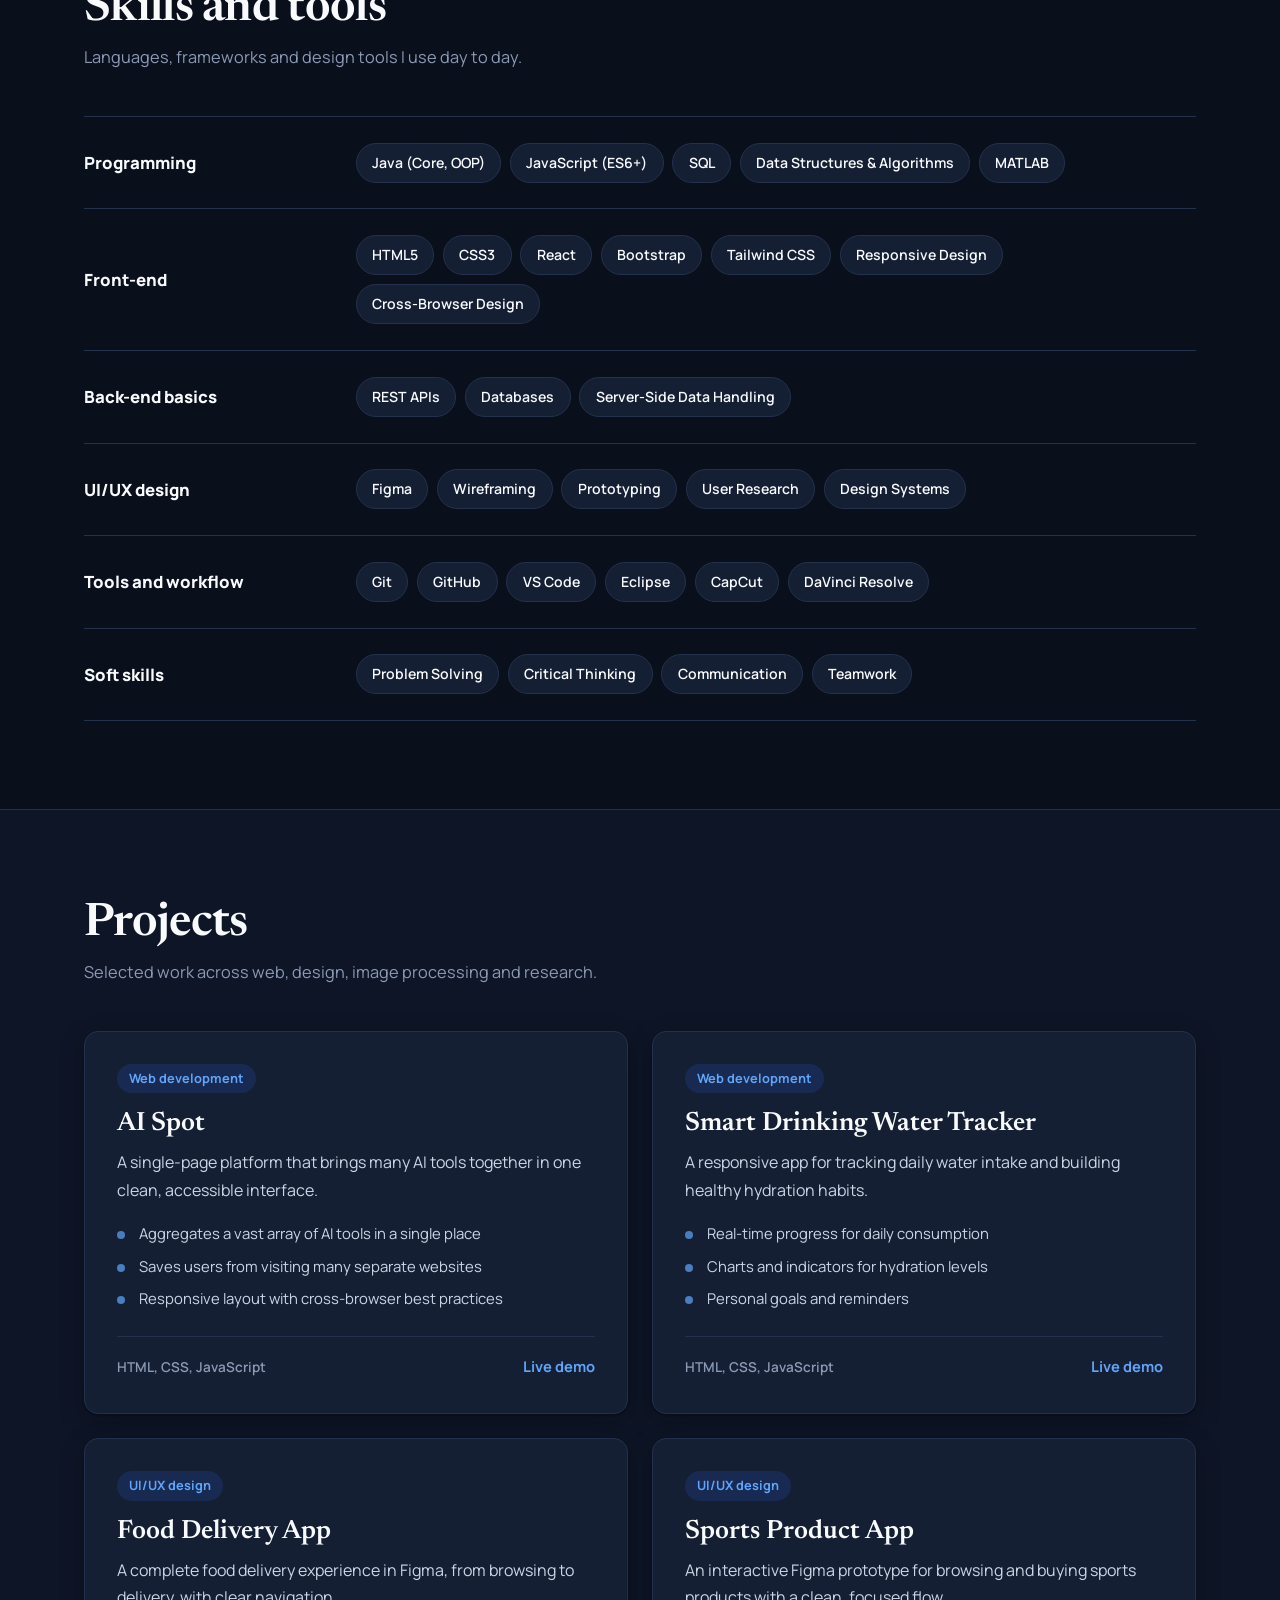
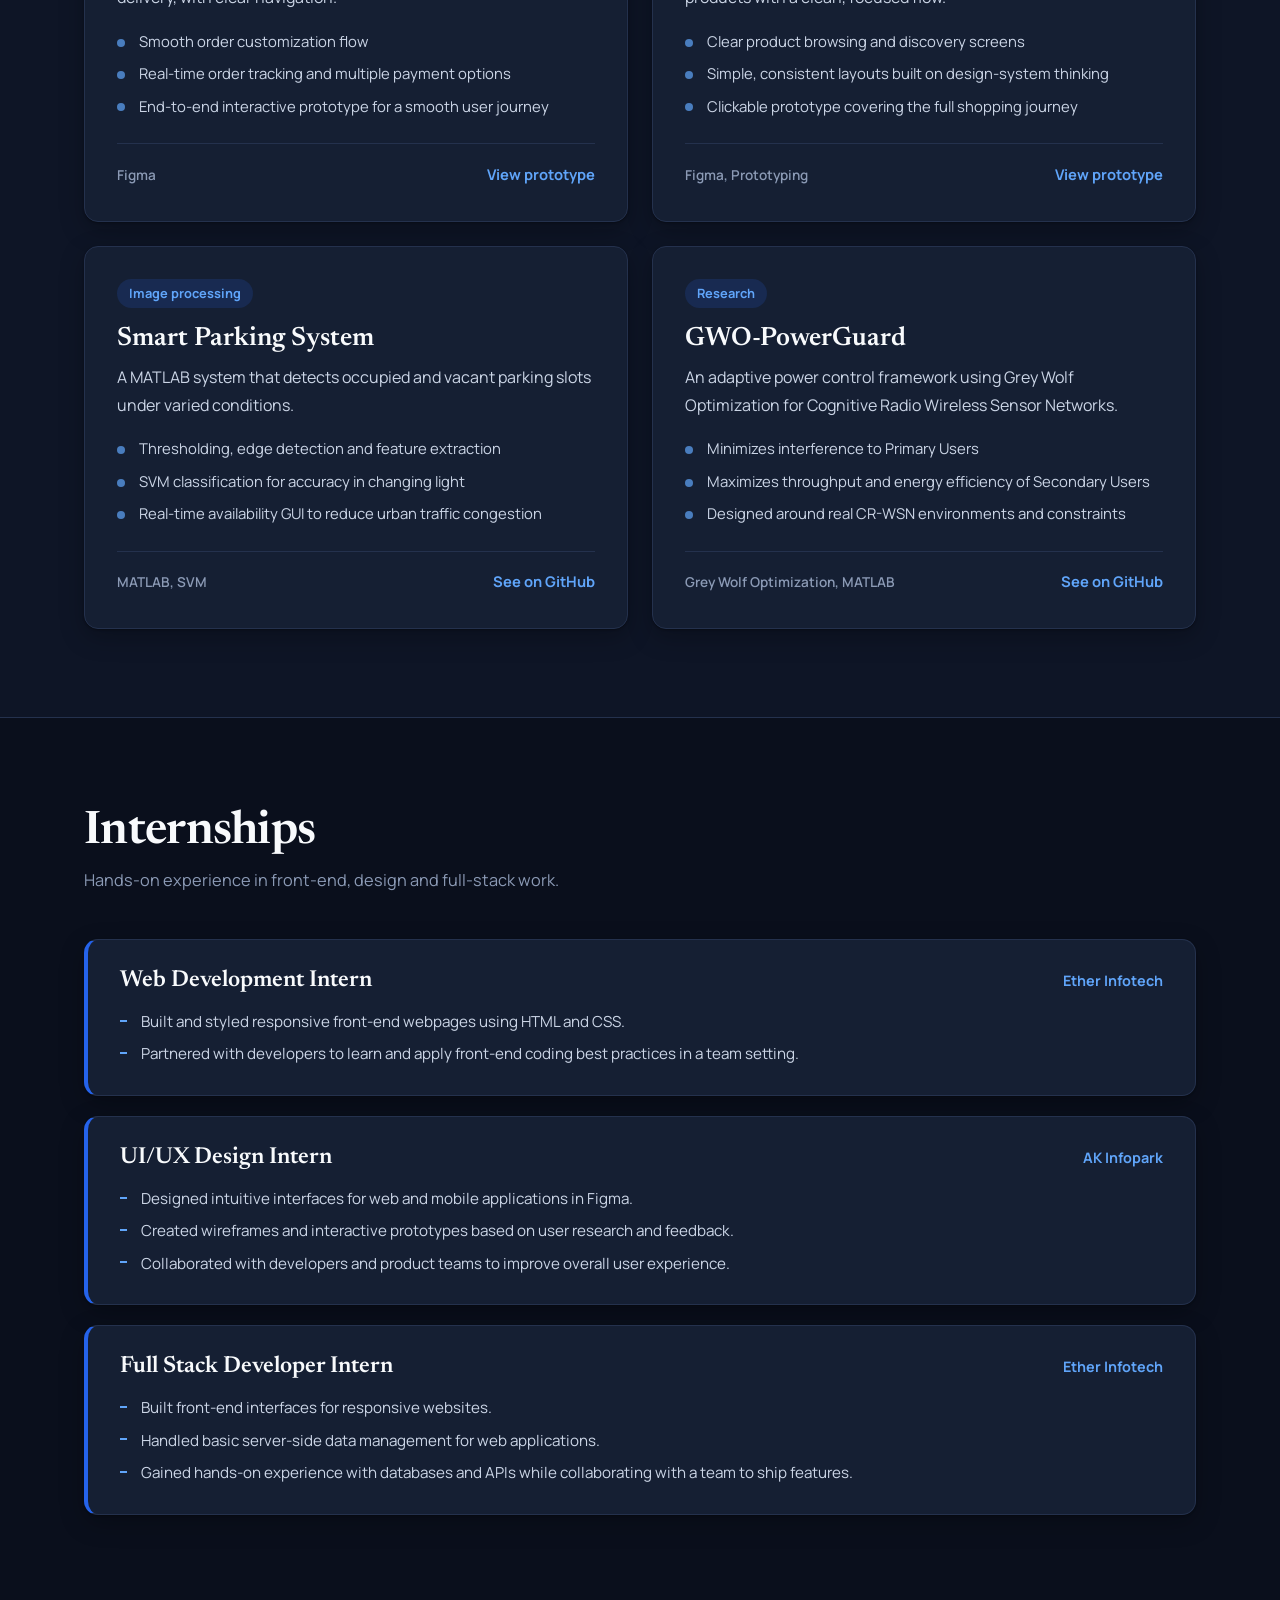
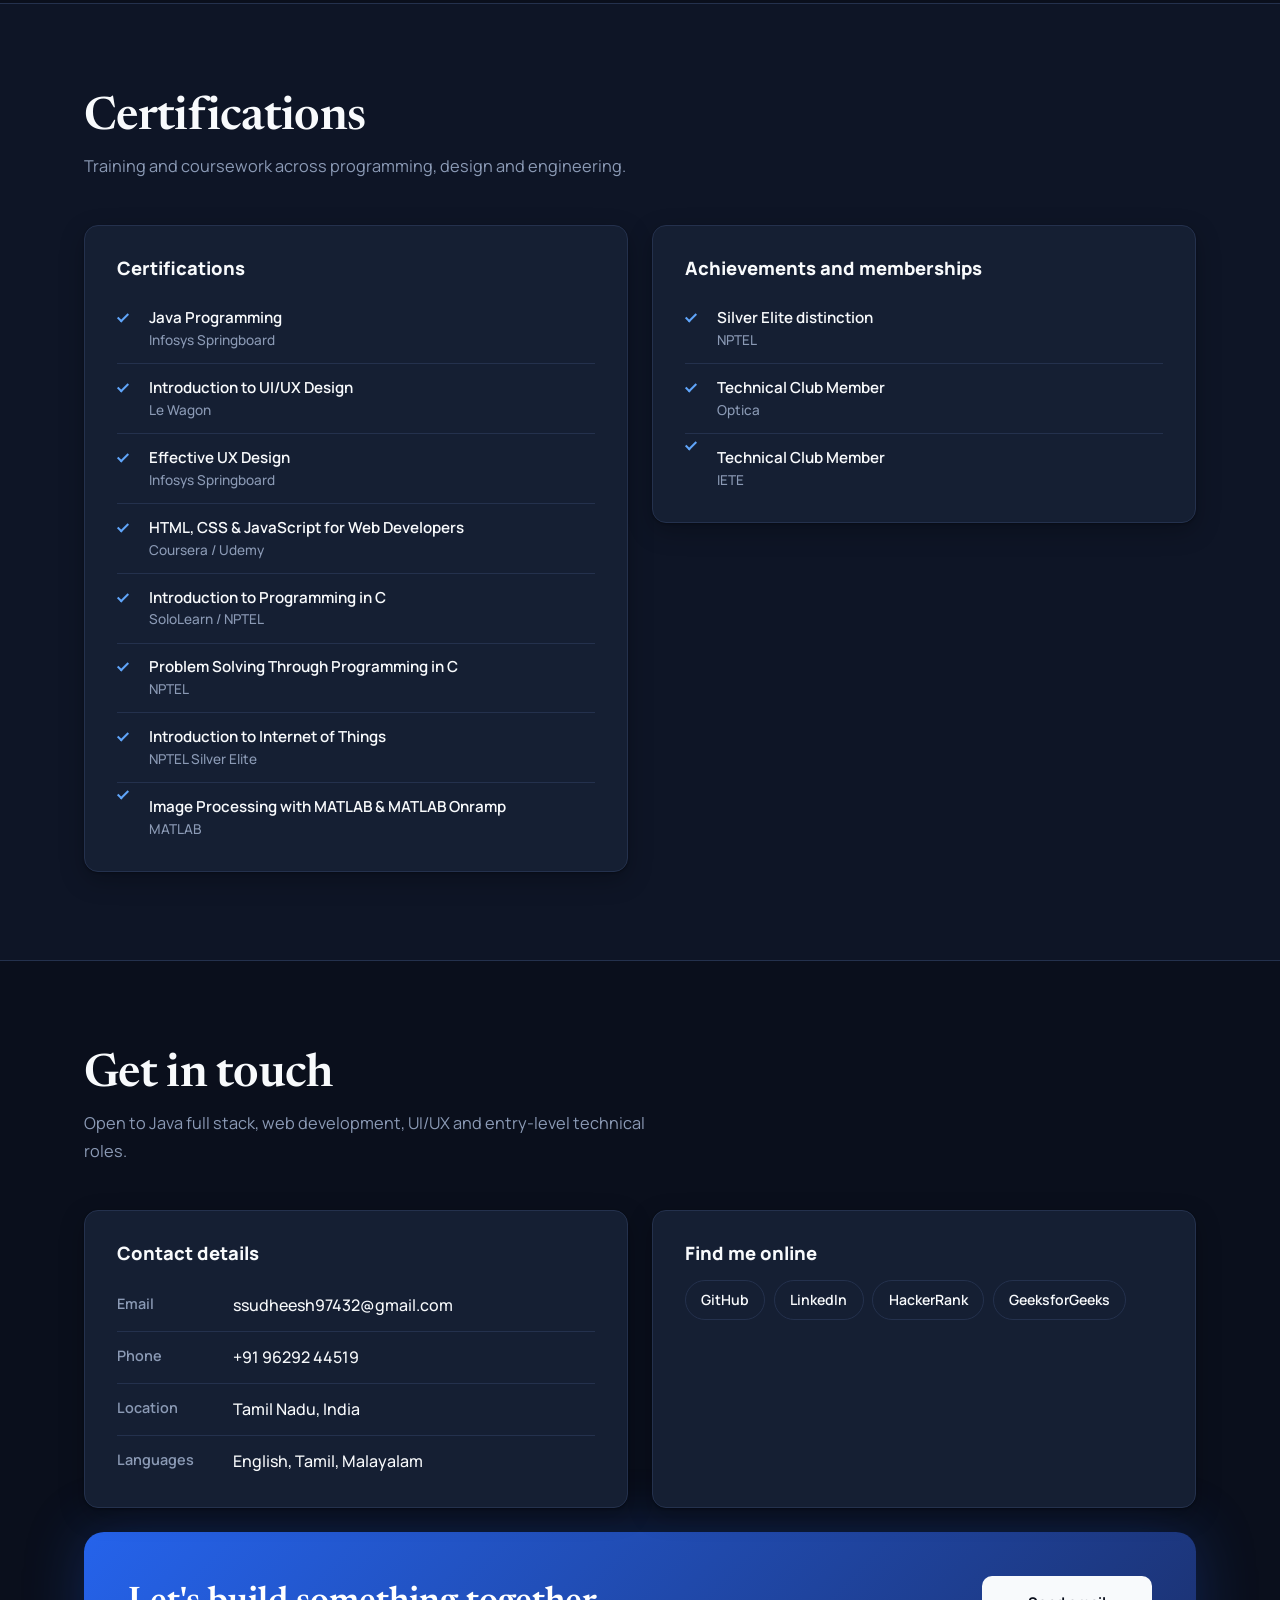
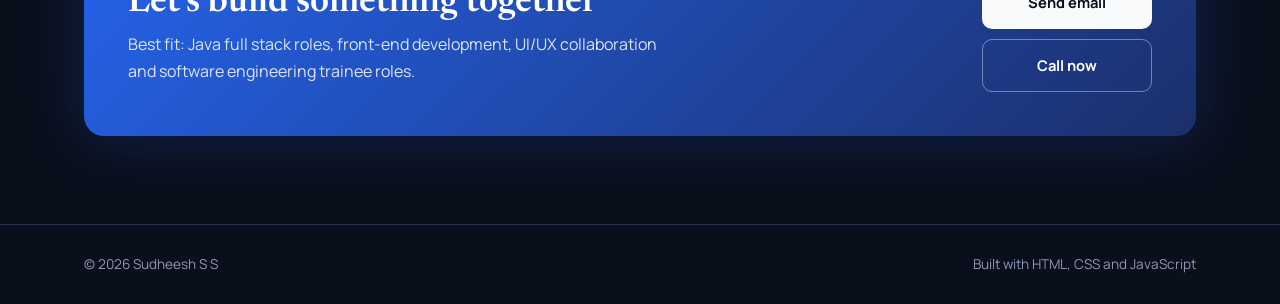
==== commit 6183fbec: "Update index.html" ====
--- a/index.html
+++ b/index.html
@@ -241,7 +241,7 @@
             </ul>
             <div class="project-foot">
               <span class="stack">MATLAB, SVM</span>
-              <a class="link" href="https://github.com/Sudheesh06102004" target="_blank" rel="noopener">See on GitHub</a>
+              <a class="link" href="https://github.com/Sudheesh06102004/Smart-Parking-using-Image-Processing" target="_blank" rel="noopener">See on GitHub</a>
             </div>
           </article>
 
--- a/style.css
+++ b/style.css
@@ -1,31 +1,39 @@
 /* ============================================================
    Sudheesh S S — Portfolio
-   Bright, professional theme
+   Theme: Midnight Navy & Electric Blue
+   Palette: #0a0f1c  #151f33  #2563eb  #60a5fa  #f8fafc
    ============================================================ */
 
 :root {
-  --bg: #ffffff;
-  --bg-alt: #f4f7fb;
-  --ink: #0f1b33;
-  --ink-2: #44506a;
-  --ink-3: #6b7790;
-  --line: #e2e8f2;
-  --brand: #1f4fd8;
-  --brand-dark: #173ba6;
-  --brand-soft: #e9efff;
+  --bg: #0a0f1c;          /* midnight navy */
+  --bg-alt: #0e1526;      /* alternate section */
+  --surface: #151f33;     /* cards / panels */
+  --surface-2: #1b2842;   /* hover surface */
+  --ink: #f8fafc;         /* headings */
+  --ink-2: #cbd5e6;       /* body */
+  --ink-3: #8b9ab5;       /* muted */
+  --line: #24314d;
+  --brand: #2563eb;       /* electric blue */
+  --brand-dark: #1d4ed8;
+  --brand-light: #60a5fa; /* accent text / highlights */
+  --brand-soft: rgba(37, 99, 235, 0.16);
 
   --font: 'Manrope', system-ui, -apple-system, 'Segoe UI', sans-serif;
   --font-display: 'Newsreader', Georgia, serif;
 
   --radius: 14px;
-  --shadow: 0 1px 2px rgba(15, 27, 51, 0.05), 0 8px 24px rgba(15, 27, 51, 0.06);
-  --shadow-lift: 0 2px 4px rgba(15, 27, 51, 0.06), 0 16px 36px rgba(15, 27, 51, 0.1);
+  --shadow: 0 1px 2px rgba(0, 0, 0, 0.3), 0 8px 24px rgba(0, 0, 0, 0.25);
+  --shadow-lift: 0 2px 4px rgba(0, 0, 0, 0.35), 0 16px 36px rgba(0, 0, 0, 0.45);
   --nav-h: 72px;
 }
 
 *, *::before, *::after { box-sizing: border-box; margin: 0; padding: 0; }
 
-html { scroll-behavior: smooth; scroll-padding-top: calc(var(--nav-h) + 12px); }
+html {
+  scroll-behavior: smooth;
+  scroll-padding-top: calc(var(--nav-h) + 12px);
+  color-scheme: dark;
+}
 
 body {
   font-family: var(--font);
@@ -41,7 +49,7 @@
 ul, ol { list-style: none; }
 button { font: inherit; border: 0; background: none; cursor: pointer; color: inherit; }
 
-:focus-visible { outline: 3px solid var(--brand); outline-offset: 3px; border-radius: 6px; }
+:focus-visible { outline: 3px solid var(--brand-light); outline-offset: 3px; border-radius: 6px; }
 
 .container { width: 100%; max-width: 1160px; margin: 0 auto; padding: 0 1.5rem; }
 
@@ -61,28 +69,28 @@
   white-space: nowrap;
 }
 .btn-primary { background: var(--brand); color: #fff; }
-.btn-primary:hover { background: var(--brand-dark); box-shadow: 0 8px 20px rgba(31, 79, 216, 0.25); }
-.btn-outline { border-color: var(--line); color: var(--ink); background: #fff; }
-.btn-outline:hover { border-color: var(--brand); color: var(--brand); }
-.btn-dark { background: var(--ink); color: #fff; padding: 0.6rem 1.15rem; }
-.btn-dark:hover { background: var(--brand); }
-.btn-light { background: #fff; color: var(--ink); }
-.btn-light:hover { background: var(--brand-soft); }
-.btn-ghost { border-color: rgba(255, 255, 255, 0.35); color: #fff; }
-.btn-ghost:hover { background: rgba(255, 255, 255, 0.12); }
+.btn-primary:hover { background: var(--brand-dark); box-shadow: 0 8px 24px rgba(37, 99, 235, 0.4); }
+.btn-outline { border-color: var(--line); color: var(--ink); background: var(--surface); }
+.btn-outline:hover { border-color: var(--brand-light); color: var(--brand-light); }
+.btn-dark { background: var(--brand); color: #fff; padding: 0.6rem 1.15rem; }
+.btn-dark:hover { background: var(--brand-light); color: var(--bg); }
+.btn-light { background: var(--ink); color: var(--bg); }
+.btn-light:hover { background: var(--brand-light); }
+.btn-ghost { border-color: rgba(248, 250, 252, 0.4); color: #fff; }
+.btn-ghost:hover { background: rgba(248, 250, 252, 0.12); }
 
 /* ---------- Navigation ---------- */
 .nav {
   position: sticky;
   top: 0;
   z-index: 100;
-  background: rgba(255, 255, 255, 0.92);
+  background: rgba(10, 15, 28, 0.88);
   backdrop-filter: blur(12px);
   -webkit-backdrop-filter: blur(12px);
   border-bottom: 1px solid transparent;
   transition: border-color 0.2s, box-shadow 0.2s;
 }
-.nav.scrolled { border-color: var(--line); box-shadow: 0 4px 20px rgba(15, 27, 51, 0.05); }
+.nav.scrolled { border-color: var(--line); box-shadow: 0 4px 20px rgba(0, 0, 0, 0.35); }
 
 .nav-inner {
   height: var(--nav-h);
@@ -109,8 +117,8 @@
   border-radius: 8px;
   transition: color 0.2s, background 0.2s;
 }
-.nav-links a:hover { color: var(--ink); background: var(--bg-alt); }
-.nav-links a.active { color: var(--brand); background: var(--brand-soft); }
+.nav-links a:hover { color: var(--ink); background: var(--surface); }
+.nav-links a.active { color: var(--brand-light); background: var(--brand-soft); }
 
 .menu-btn {
   display: none;
@@ -138,7 +146,8 @@
 .hero {
   padding: 4.5rem 0 5rem;
   background:
-    radial-gradient(60% 60% at 90% 10%, #eaf0ff 0%, rgba(234, 240, 255, 0) 70%),
+    radial-gradient(60% 60% at 90% 10%, rgba(37, 99, 235, 0.22) 0%, rgba(37, 99, 235, 0) 70%),
+    radial-gradient(40% 40% at 0% 100%, rgba(96, 165, 250, 0.08) 0%, rgba(96, 165, 250, 0) 70%),
     var(--bg);
 }
 
@@ -156,8 +165,8 @@
   padding: 0.4rem 0.9rem;
   font-size: 0.85rem;
   font-weight: 600;
-  color: #146c43;
-  background: #e8f7ee;
+  color: #4ade80;
+  background: rgba(34, 163, 90, 0.15);
   border-radius: 100px;
   margin-bottom: 1.5rem;
 }
@@ -199,7 +208,7 @@
   max-width: 460px;
 }
 .facts dt { font-size: 0.85rem; color: var(--ink-3); font-weight: 600; }
-.facts dd { font-family: var(--font-display); font-size: 2rem; font-weight: 600; color: var(--ink); line-height: 1.2; }
+.facts dd { font-family: var(--font-display); font-size: 2rem; font-weight: 600; color: var(--brand-light); line-height: 1.2; }
 
 /* Photo */
 .hero-photo { position: relative; justify-self: center; width: 100%; max-width: 420px; }
@@ -209,9 +218,9 @@
   aspect-ratio: 4 / 5;
   border-radius: 24px;
   overflow: hidden;
-  background: linear-gradient(160deg, #dbe6ff, #f1f5ff);
-  box-shadow: var(--shadow-lift);
-  border: 6px solid #fff;
+  background: linear-gradient(160deg, #1b2842, #0e1526);
+  box-shadow: var(--shadow-lift), 0 0 0 1px rgba(96, 165, 250, 0.25), 0 0 60px rgba(37, 99, 235, 0.2);
+  border: 6px solid var(--surface);
 }
 .photo-frame img { position: absolute; inset: 0; width: 100%; height: 100%; object-fit: cover; object-position: 42% 25%; }
 .photo-frame::before {
@@ -228,7 +237,7 @@
   font-family: var(--font-display);
   font-size: 6rem;
   font-weight: 600;
-  color: var(--brand);
+  color: var(--brand-light);
 }
 .photo-frame.no-photo .photo-fallback { display: grid; }
 .photo-frame.no-photo img { display: none; }
@@ -240,17 +249,18 @@
   display: flex;
   flex-direction: column;
   padding: 0.85rem 1.15rem;
-  background: #fff;
+  background: var(--surface);
+  border: 1px solid var(--line);
   border-radius: 12px;
   box-shadow: var(--shadow-lift);
   line-height: 1.35;
 }
 .photo-tag strong { color: var(--ink); font-size: 0.95rem; }
-.photo-tag span { font-size: 0.8rem; color: var(--ink-3); }
+.photo-tag span { font-size: 0.8rem; color: var(--brand-light); }
 
 /* ---------- Sections ---------- */
 .section { padding: 5.5rem 0; }
-.section.alt { background: var(--bg-alt); }
+.section.alt { background: var(--bg-alt); border-top: 1px solid var(--line); border-bottom: 1px solid var(--line); }
 
 .section-head { margin-bottom: 2.75rem; max-width: 60ch; }
 .section-head h2 {
@@ -263,7 +273,7 @@
 .section-head p { font-size: 1.02rem; color: var(--ink-3); }
 
 .panel {
-  background: #fff;
+  background: var(--surface);
   border: 1px solid var(--line);
   border-radius: var(--radius);
   padding: 2rem;
@@ -292,7 +302,7 @@
 }
 .meta li:last-child { border-bottom: 0; padding-bottom: 0; }
 .meta li span { color: var(--ink-3); font-weight: 600; font-size: 0.9rem; }
-.meta a:hover { color: var(--brand); }
+.meta a:hover { color: var(--brand-light); }
 
 .timeline { position: relative; padding-left: 1.5rem; border-left: 2px solid var(--brand-soft); }
 .timeline li { position: relative; display: flex; flex-direction: column; padding-bottom: 1.5rem; }
@@ -305,12 +315,12 @@
   width: 12px;
   height: 12px;
   border-radius: 50%;
-  background: #fff;
-  border: 3px solid var(--brand);
+  background: var(--surface);
+  border: 3px solid var(--brand-light);
 }
 .timeline strong { color: var(--ink); font-weight: 700; }
 .timeline span { font-size: 0.9rem; color: var(--ink-3); }
-.timeline em { font-style: normal; font-weight: 700; color: var(--brand); font-size: 0.92rem; margin-top: 0.15rem; }
+.timeline em { font-style: normal; font-weight: 700; color: var(--brand-light); font-size: 0.92rem; margin-top: 0.15rem; }
 
 /* ---------- Skills ---------- */
 .skills { border-top: 1px solid var(--line); }
@@ -330,13 +340,12 @@
   font-size: 0.88rem;
   font-weight: 600;
   color: var(--ink);
-  background: var(--bg-alt);
+  background: var(--surface);
   border: 1px solid var(--line);
   border-radius: 100px;
   transition: background 0.2s, border-color 0.2s, color 0.2s;
 }
-.chips span:hover, .chips a:hover { background: var(--brand-soft); border-color: var(--brand); color: var(--brand); }
-.profiles a { background: #fff; }
+.chips span:hover, .chips a:hover { background: var(--brand-soft); border-color: var(--brand-light); color: var(--brand-light); }
 
 /* ---------- Projects ---------- */
 .project-grid { display: grid; grid-template-columns: 1fr 1fr; gap: 1.5rem; }
@@ -344,14 +353,14 @@
 .project {
   display: flex;
   flex-direction: column;
-  background: #fff;
+  background: var(--surface);
   border: 1px solid var(--line);
   border-radius: var(--radius);
   padding: 2rem;
   box-shadow: var(--shadow);
   transition: box-shadow 0.25s, transform 0.25s, border-color 0.25s;
 }
-.project:hover { box-shadow: var(--shadow-lift); transform: translateY(-4px); border-color: #cbd8f3; }
+.project:hover { box-shadow: var(--shadow-lift), 0 0 30px rgba(37, 99, 235, 0.15); transform: translateY(-4px); border-color: var(--brand); }
 .project-wide { grid-column: 1 / -1; }
 
 .project-type {
@@ -359,7 +368,7 @@
   padding: 0.25rem 0.75rem;
   font-size: 0.8rem;
   font-weight: 700;
-  color: var(--brand);
+  color: var(--brand-light);
   background: var(--brand-soft);
   border-radius: 100px;
   margin-bottom: 1rem;
@@ -377,8 +386,8 @@
   width: 8px;
   height: 8px;
   border-radius: 50%;
-  background: var(--brand);
-  opacity: 0.55;
+  background: var(--brand-light);
+  opacity: 0.7;
 }
 
 .project-foot {
@@ -391,14 +400,14 @@
   border-top: 1px solid var(--line);
 }
 .stack { font-size: 0.85rem; font-weight: 600; color: var(--ink-3); }
-.link { font-size: 0.92rem; font-weight: 700; color: var(--brand); border-bottom: 2px solid transparent; transition: border-color 0.2s; }
-.link:hover { border-color: var(--brand); }
+.link { font-size: 0.92rem; font-weight: 700; color: var(--brand-light); border-bottom: 2px solid transparent; transition: border-color 0.2s; }
+.link:hover { border-color: var(--brand-light); }
 
 /* ---------- Experience ---------- */
 .exp-list { display: flex; flex-direction: column; gap: 1.25rem; }
 
 .exp {
-  background: #fff;
+  background: var(--surface);
   border: 1px solid var(--line);
   border-left: 4px solid var(--brand);
   border-radius: var(--radius);
@@ -414,11 +423,11 @@
   margin-bottom: 0.9rem;
 }
 .exp-head h3 { font-family: var(--font-display); font-size: 1.45rem; font-weight: 600; }
-.company { font-size: 0.9rem; font-weight: 700; color: var(--brand); }
+.company { font-size: 0.9rem; font-weight: 700; color: var(--brand-light); }
 
 .exp ul { display: flex; flex-direction: column; gap: 0.4rem; }
 .exp ul li { position: relative; padding-left: 1.3rem; font-size: 0.95rem; }
-.exp ul li::before { content: ''; position: absolute; left: 0; top: 0.7em; width: 7px; height: 2px; background: var(--brand); }
+.exp ul li::before { content: ''; position: absolute; left: 0; top: 0.7em; width: 7px; height: 2px; background: var(--brand-light); }
 
 /* ---------- Certifications ---------- */
 .cert-grid { align-items: start; }
@@ -441,7 +450,7 @@
   top: 1.05rem;
   width: 6px;
   height: 11px;
-  border: solid var(--brand);
+  border: solid var(--brand-light);
   border-width: 0 2.5px 2.5px 0;
   transform: rotate(45deg);
 }
@@ -459,15 +468,16 @@
   gap: 2rem;
   padding: 2.75rem;
   border-radius: 20px;
-  background: linear-gradient(135deg, #1f4fd8 0%, #142e86 100%);
-  color: rgba(255, 255, 255, 0.85);
+  background: linear-gradient(135deg, #2563eb 0%, #1b2f6b 100%);
+  box-shadow: 0 0 60px rgba(37, 99, 235, 0.25);
+  color: rgba(248, 250, 252, 0.88);
 }
 .cta h3 { font-family: var(--font-display); font-size: clamp(1.6rem, 3vw, 2.2rem); font-weight: 600; color: #fff; margin-bottom: 0.5rem; }
 .cta p { max-width: 54ch; }
 .cta-actions { display: flex; flex-direction: column; gap: 0.65rem; min-width: 170px; }
 
 /* ---------- Footer ---------- */
-.footer { border-top: 1px solid var(--line); padding: 1.75rem 0; background: #fff; }
+.footer { border-top: 1px solid var(--line); padding: 1.75rem 0; background: var(--bg); }
 .footer-inner { display: flex; flex-wrap: wrap; justify-content: space-between; gap: 0.5rem 1rem; }
 .footer p { font-size: 0.85rem; color: var(--ink-3); }
 
@@ -506,9 +516,9 @@
     gap: 0;
     margin: 0;
     padding: 0.5rem 1.5rem 1.25rem;
-    background: #fff;
+    background: var(--bg);
     border-bottom: 1px solid var(--line);
-    box-shadow: 0 16px 30px rgba(15, 27, 51, 0.08);
+    box-shadow: 0 16px 30px rgba(0, 0, 0, 0.5);
     display: none;
   }
   .nav-links.open { display: flex; }
@@ -530,4 +540,4 @@
 @media (prefers-reduced-motion: reduce) {
   html { scroll-behavior: auto; }
   *, *::before, *::after { animation: none !important; transition-duration: 0.01ms !important; }
-}+}
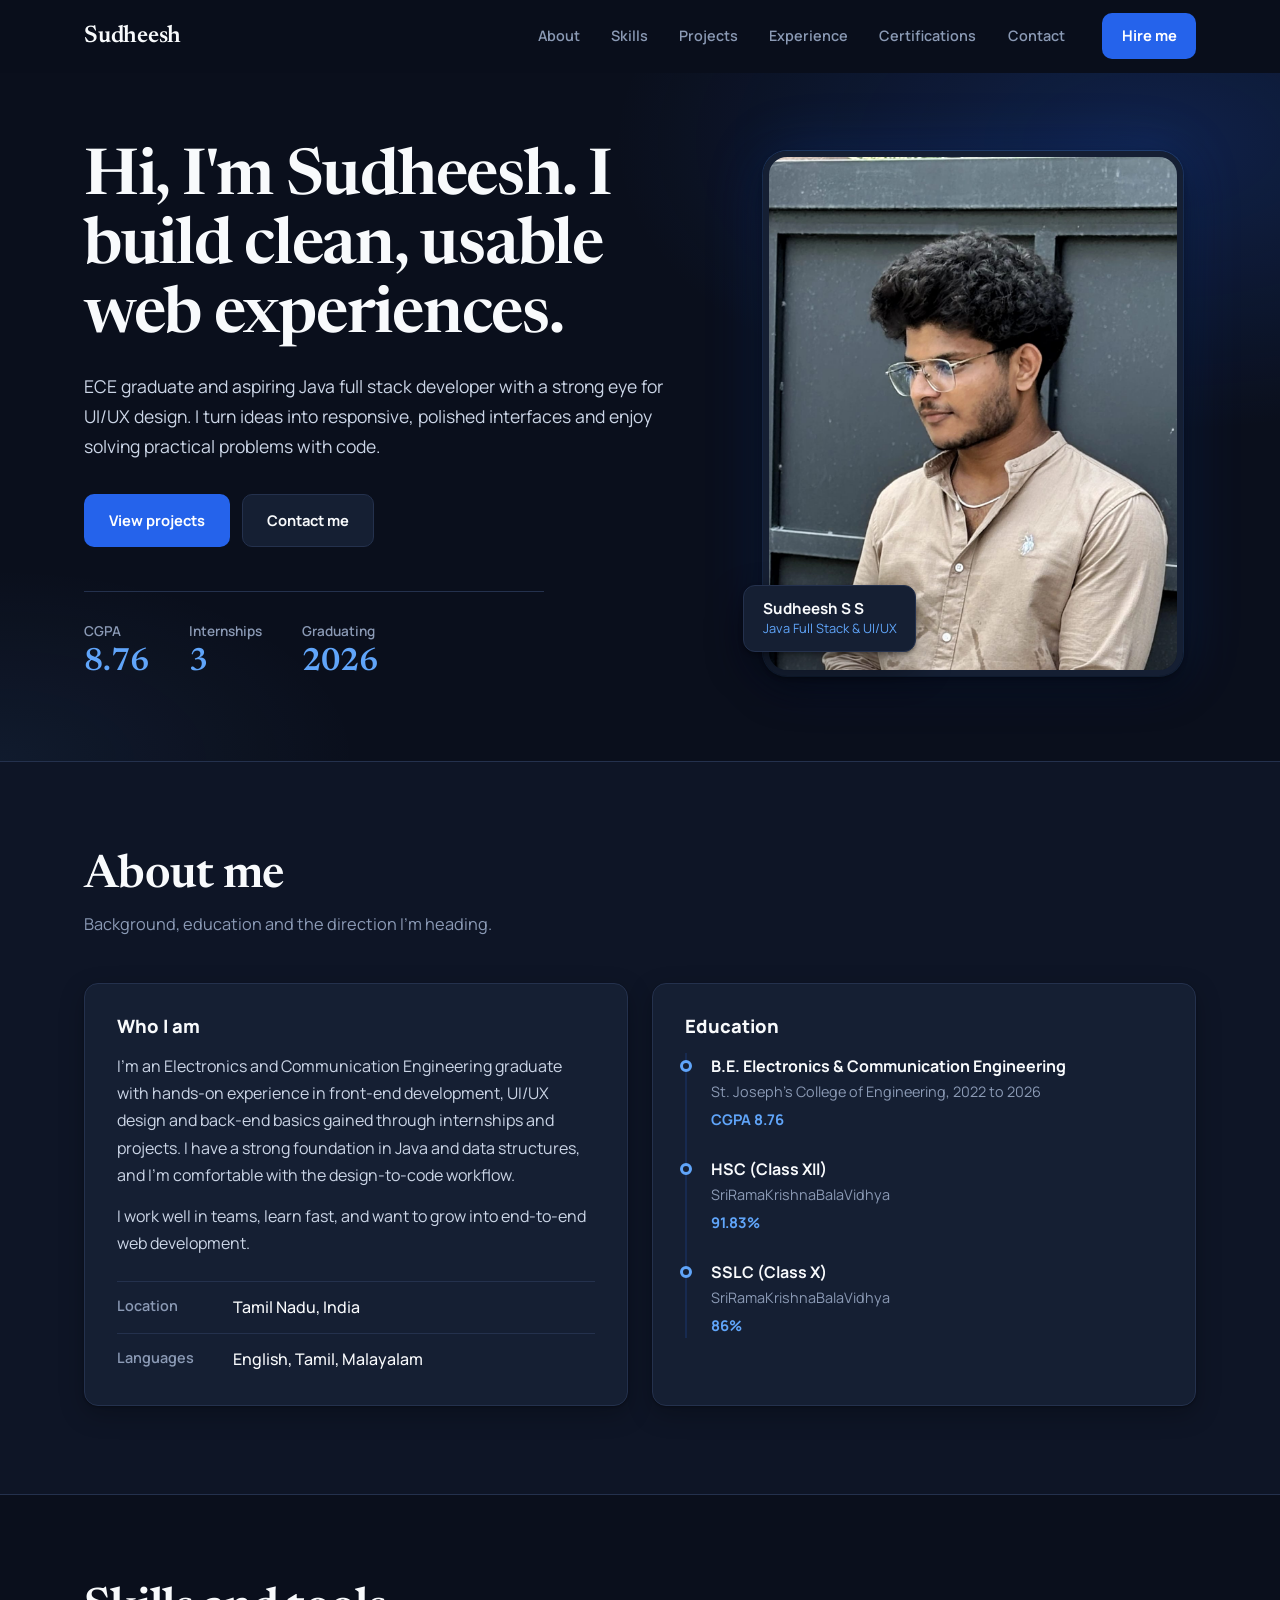
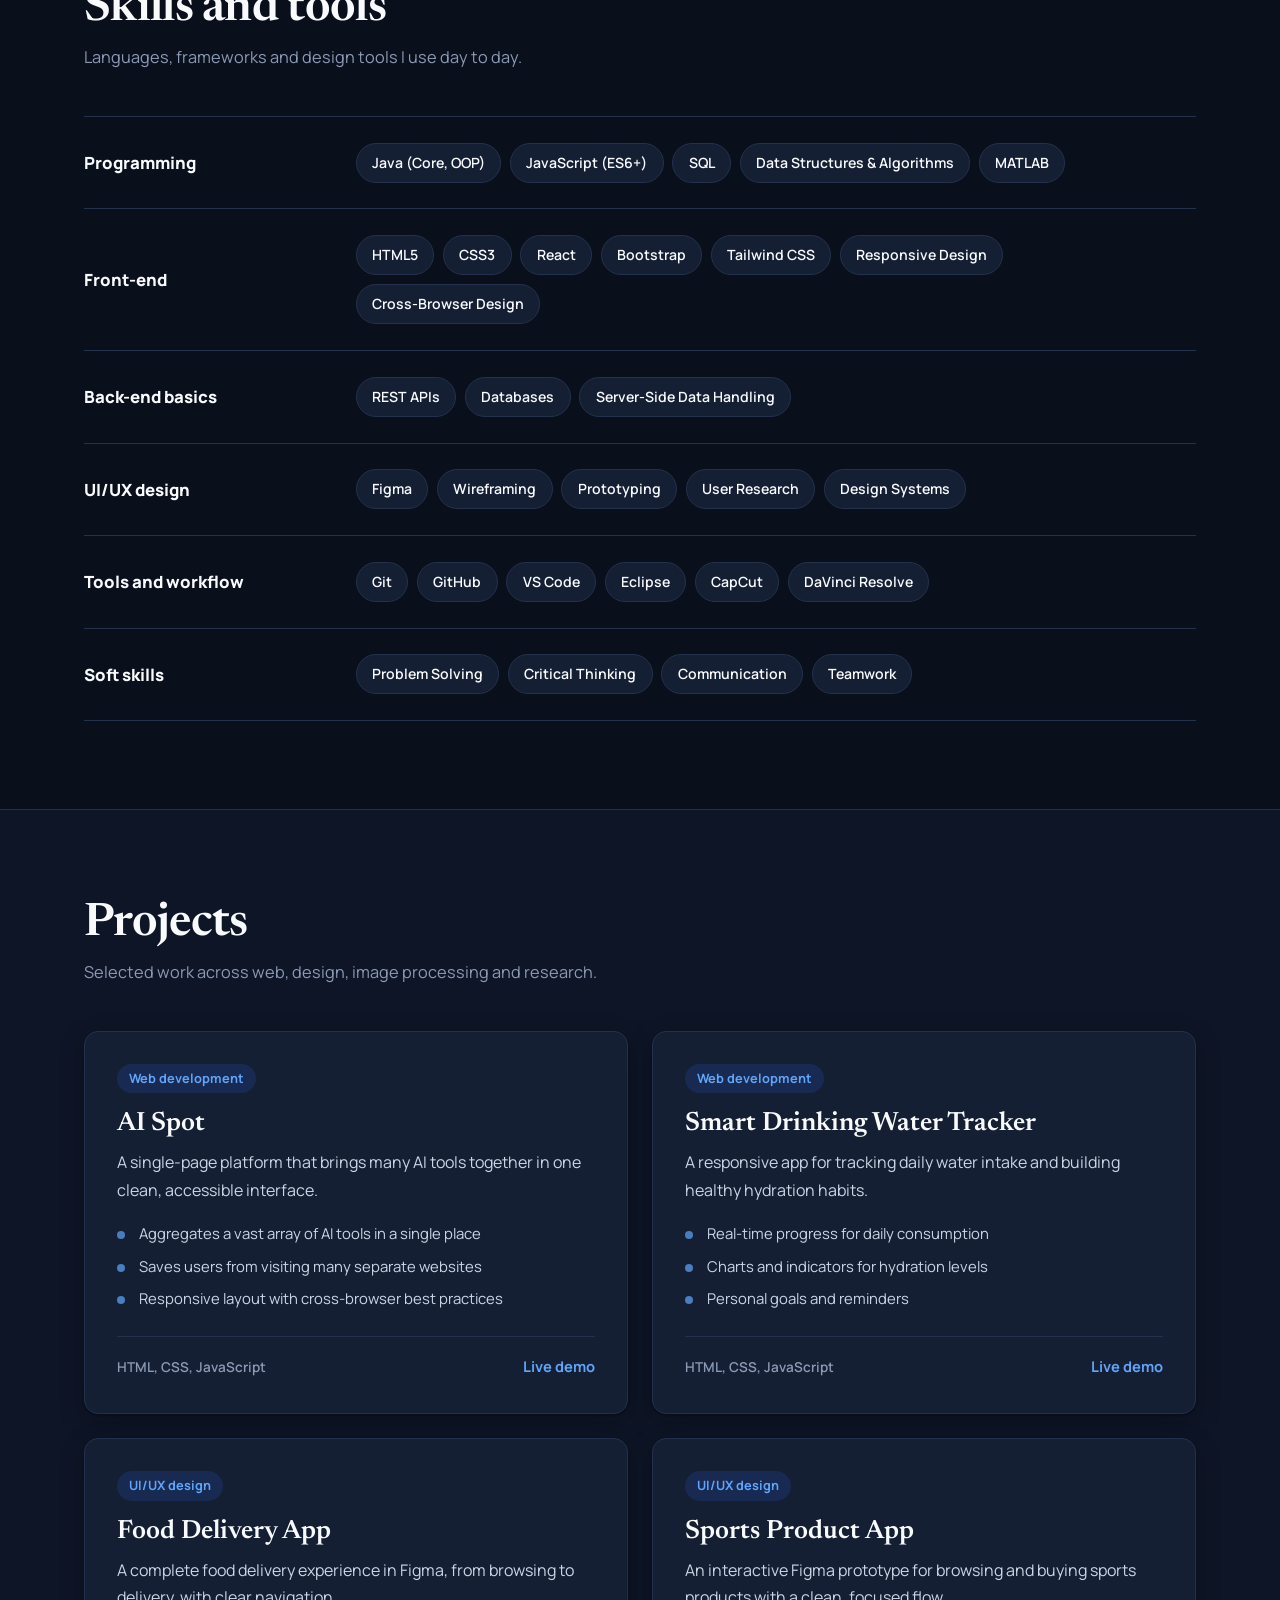
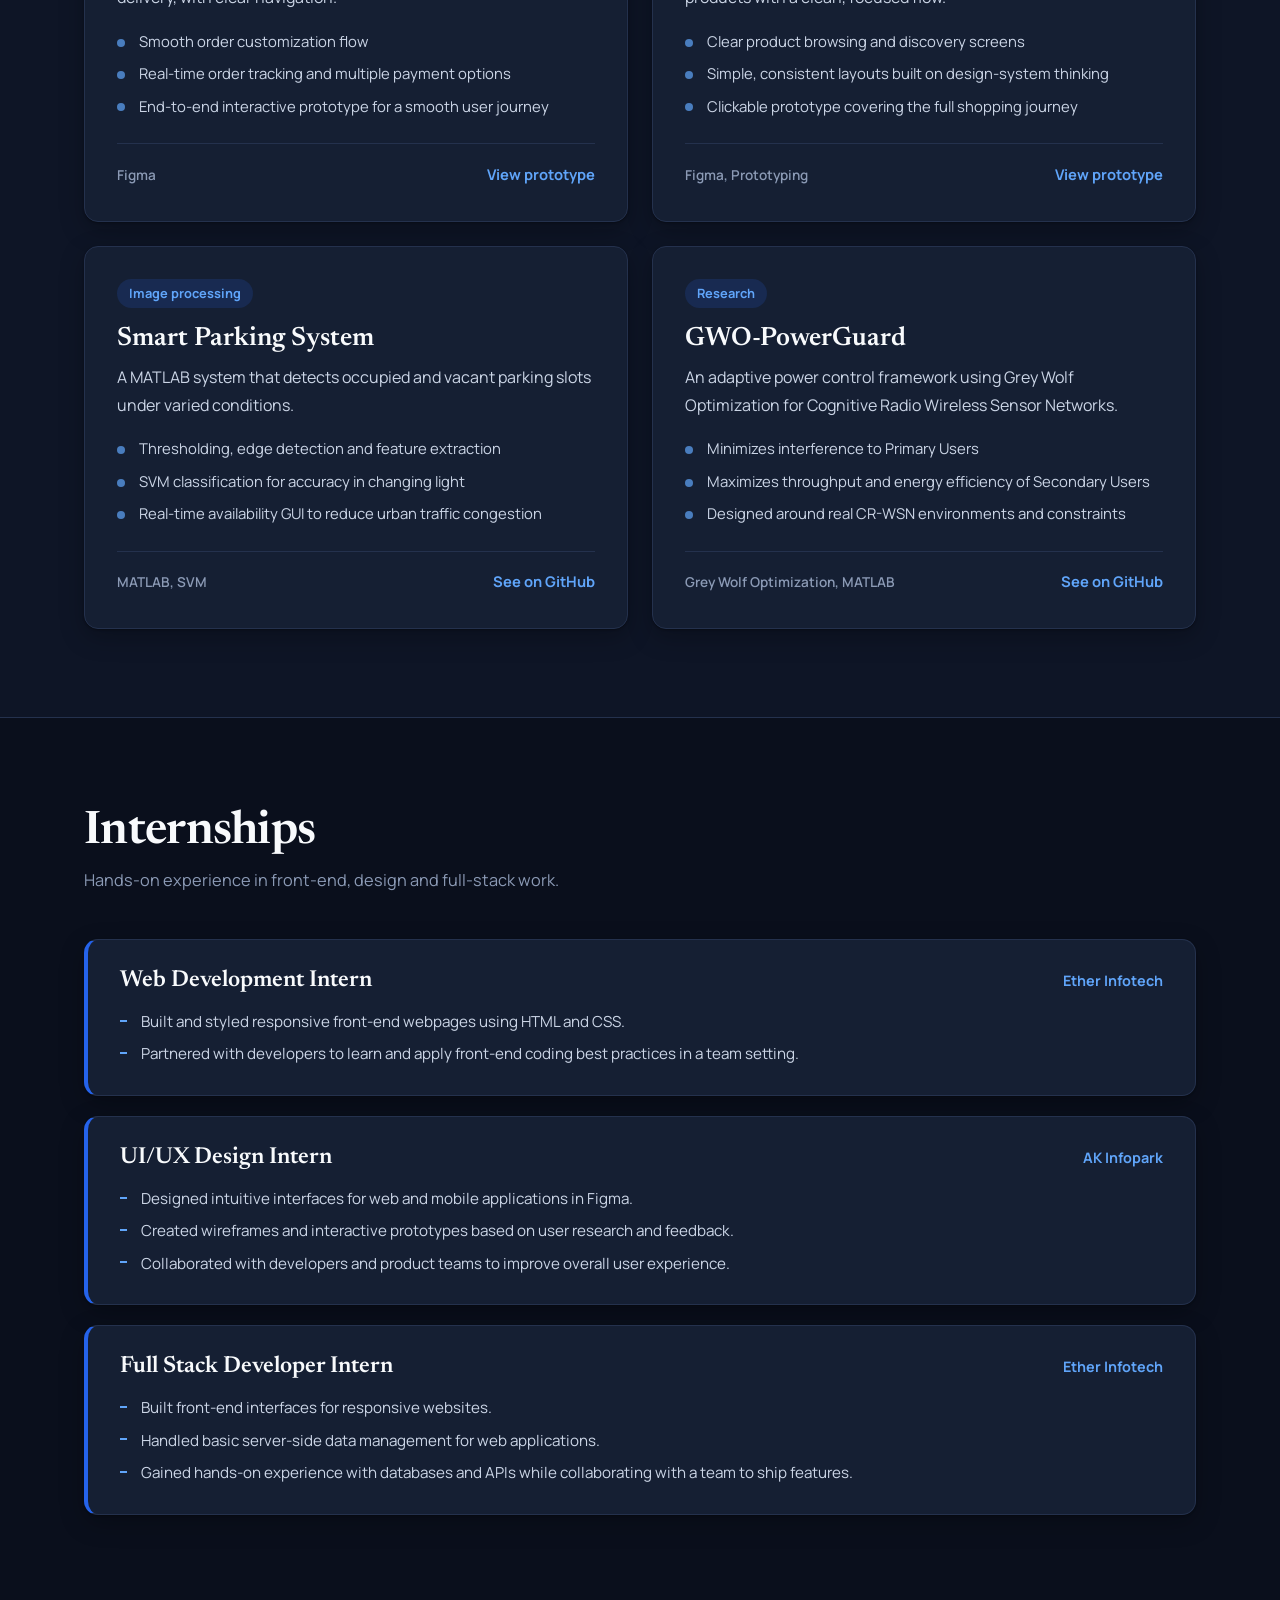
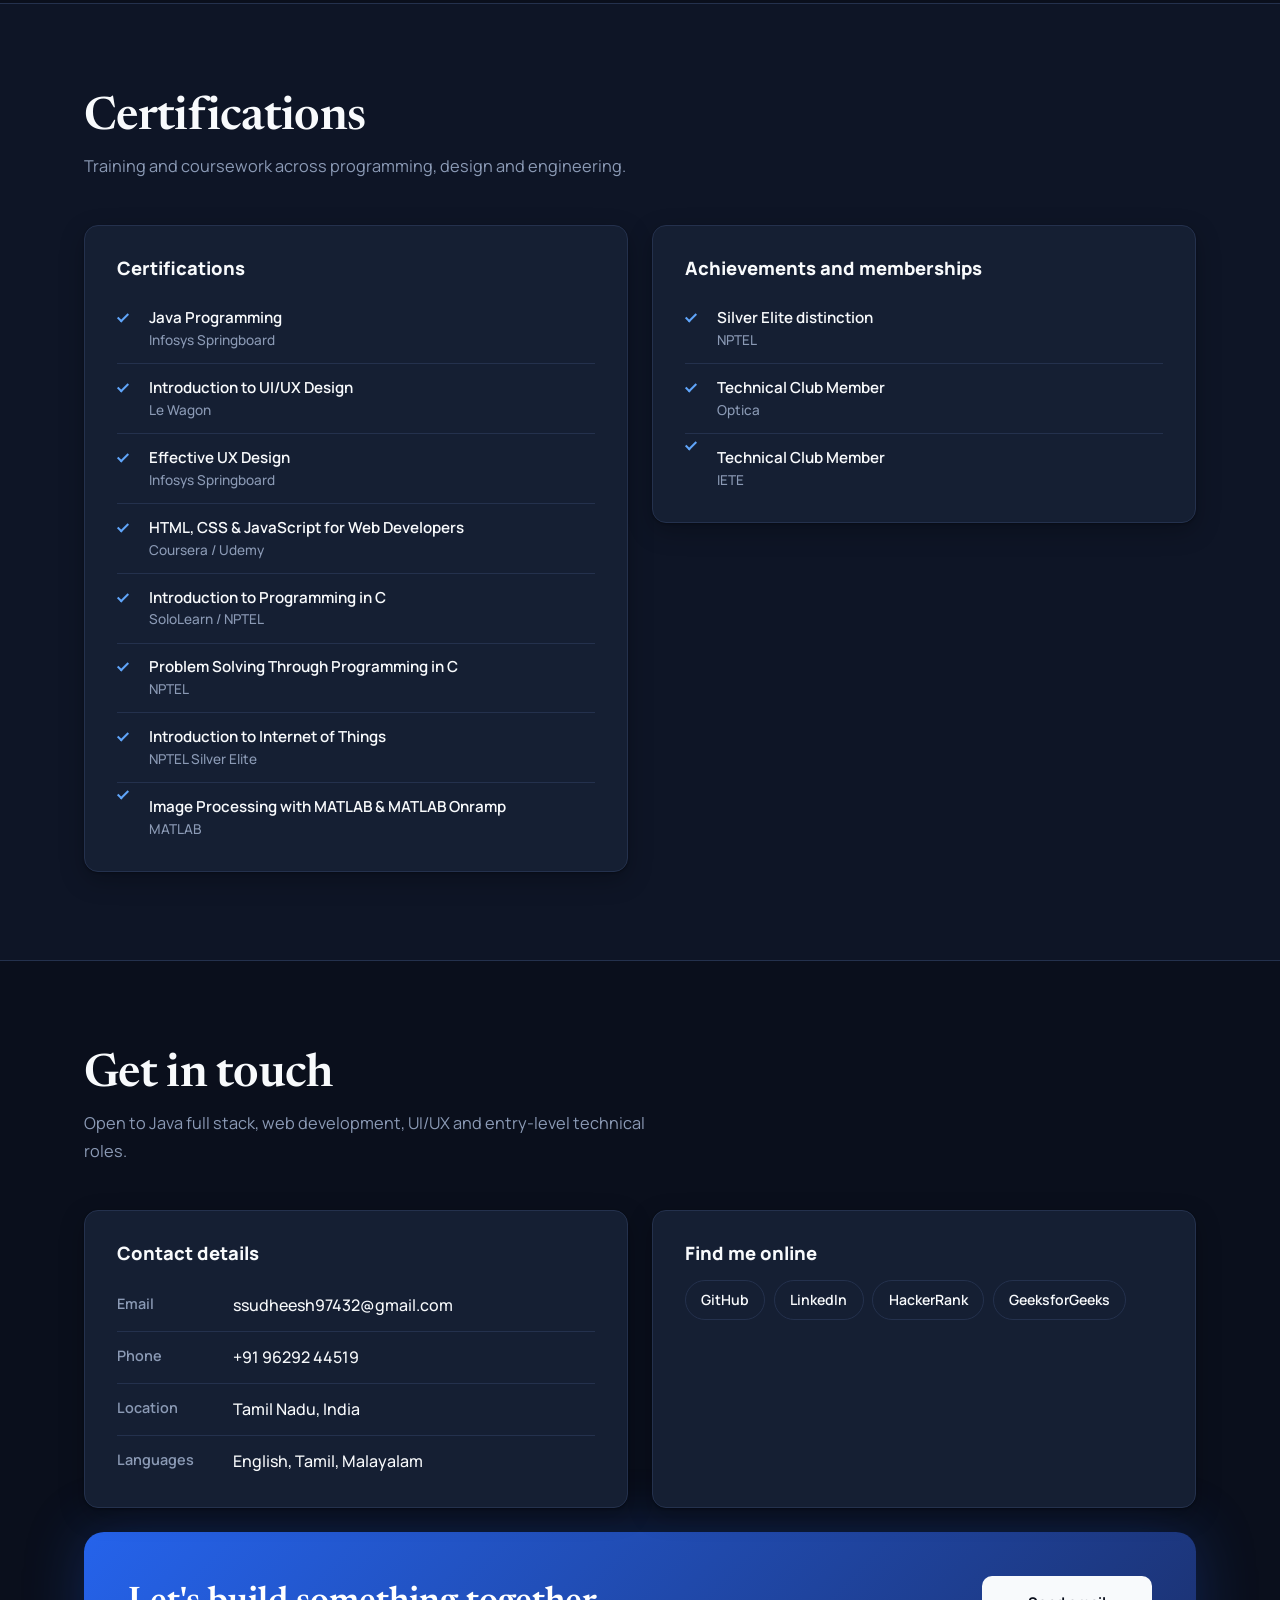
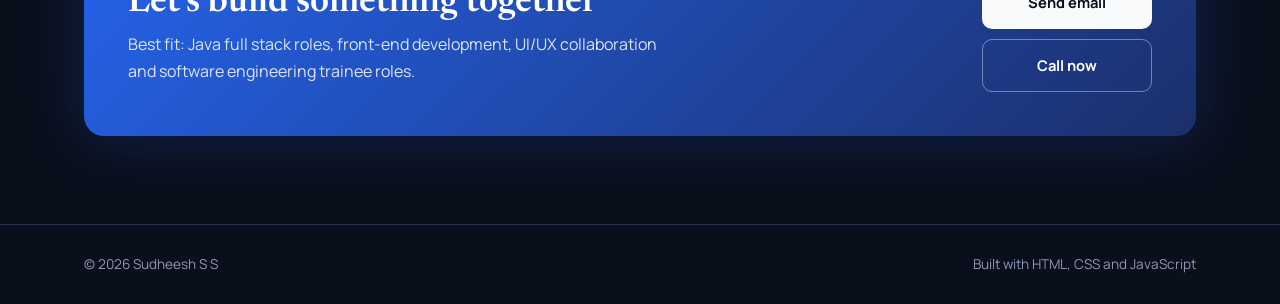
==== commit b230d7c6: "update" ====
--- a/index.html
+++ b/index.html
@@ -6,6 +6,7 @@
   <meta name="theme-color" content="#0a0f1c" />
   <title>Sudheesh S S | Aspiring Java Full Stack Developer &amp; UI/UX Designer</title>
   <meta name="description" content="Portfolio of Sudheesh S S, ECE graduate, aspiring Java full stack developer and UI/UX designer." />
+  <link rel="icon" type="image/svg+xml" href="img/favicon-512.png" />
   <link rel="preconnect" href="https://fonts.googleapis.com" />
   <link rel="preconnect" href="https://fonts.gstatic.com" crossorigin />
   <link href="https://fonts.googleapis.com/css2?family=Manrope:wght@400;500;600;700;800&family=Newsreader:opsz,wght@6..72,500;6..72,600&display=swap" rel="stylesheet" />
@@ -16,7 +17,7 @@
   <!-- NAV -->
   <header class="nav" id="nav">
     <div class="container nav-inner">
-      <a href="#home" class="brand">Sudheesh S S</a>
+      <a href="#home" class="brand">Sudheesh</a>
 
       <nav class="nav-links" id="navLinks" aria-label="Primary">
         <a href="#about">About</a>
@@ -62,7 +63,7 @@
         <div class="hero-photo">
           <div class="photo-frame">
             <!-- Put your photo at images/profile.jpg -->
-            <img src="MyImg" alt="Portrait of Sudheesh S S" id="profileImg" />
+            <img src="img/WhatsApp Image 2026-07-04 at 8.43.09 PM.jpeg" alt="Portrait of Sudheesh S S" id="profileImg" />
             <div class="photo-fallback" id="photoFallback" aria-hidden="true">SS</div>
           </div>
           <div class="photo-tag">
@@ -400,4 +401,4 @@
 
   <script src="script.js"></script>
 </body>
-</html>
+</html>
--- a/style.css
+++ b/style.css
@@ -540,4 +540,4 @@
 @media (prefers-reduced-motion: reduce) {
   html { scroll-behavior: auto; }
   *, *::before, *::after { animation: none !important; transition-duration: 0.01ms !important; }
-}
+}
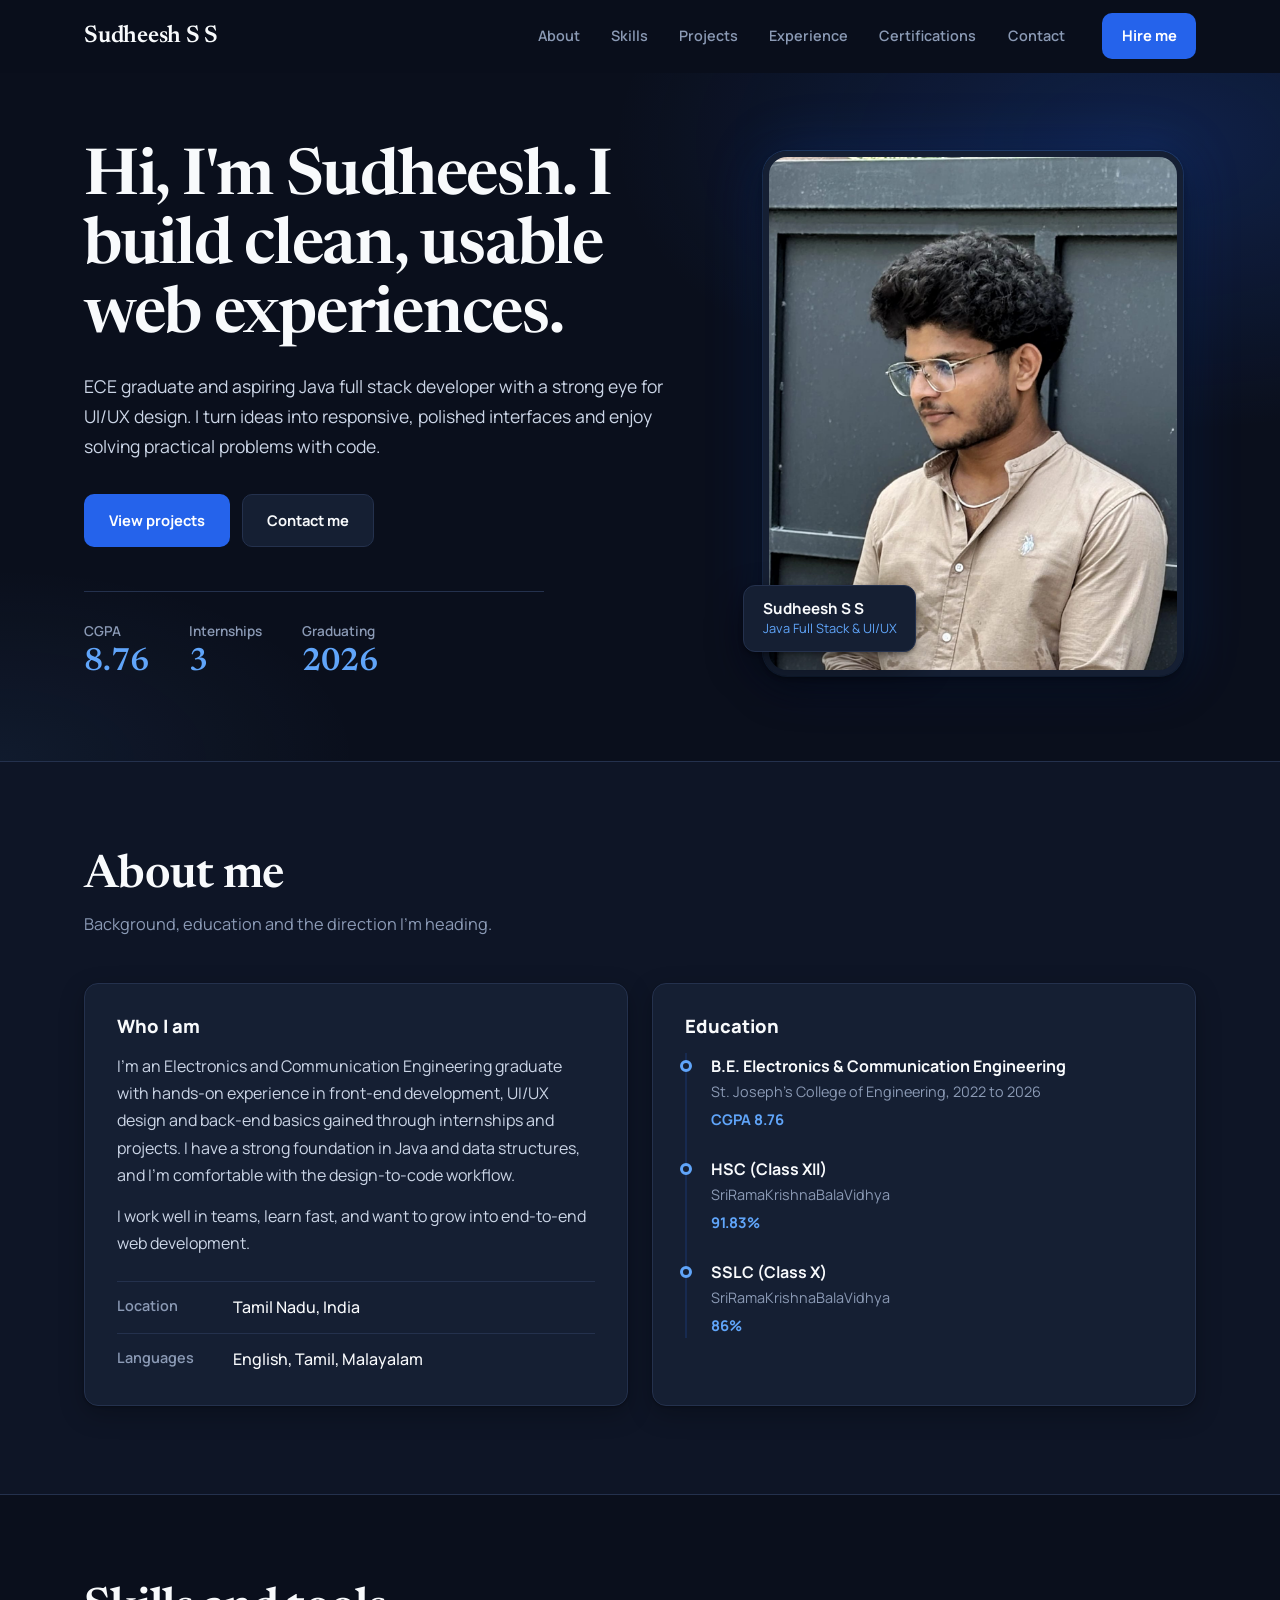
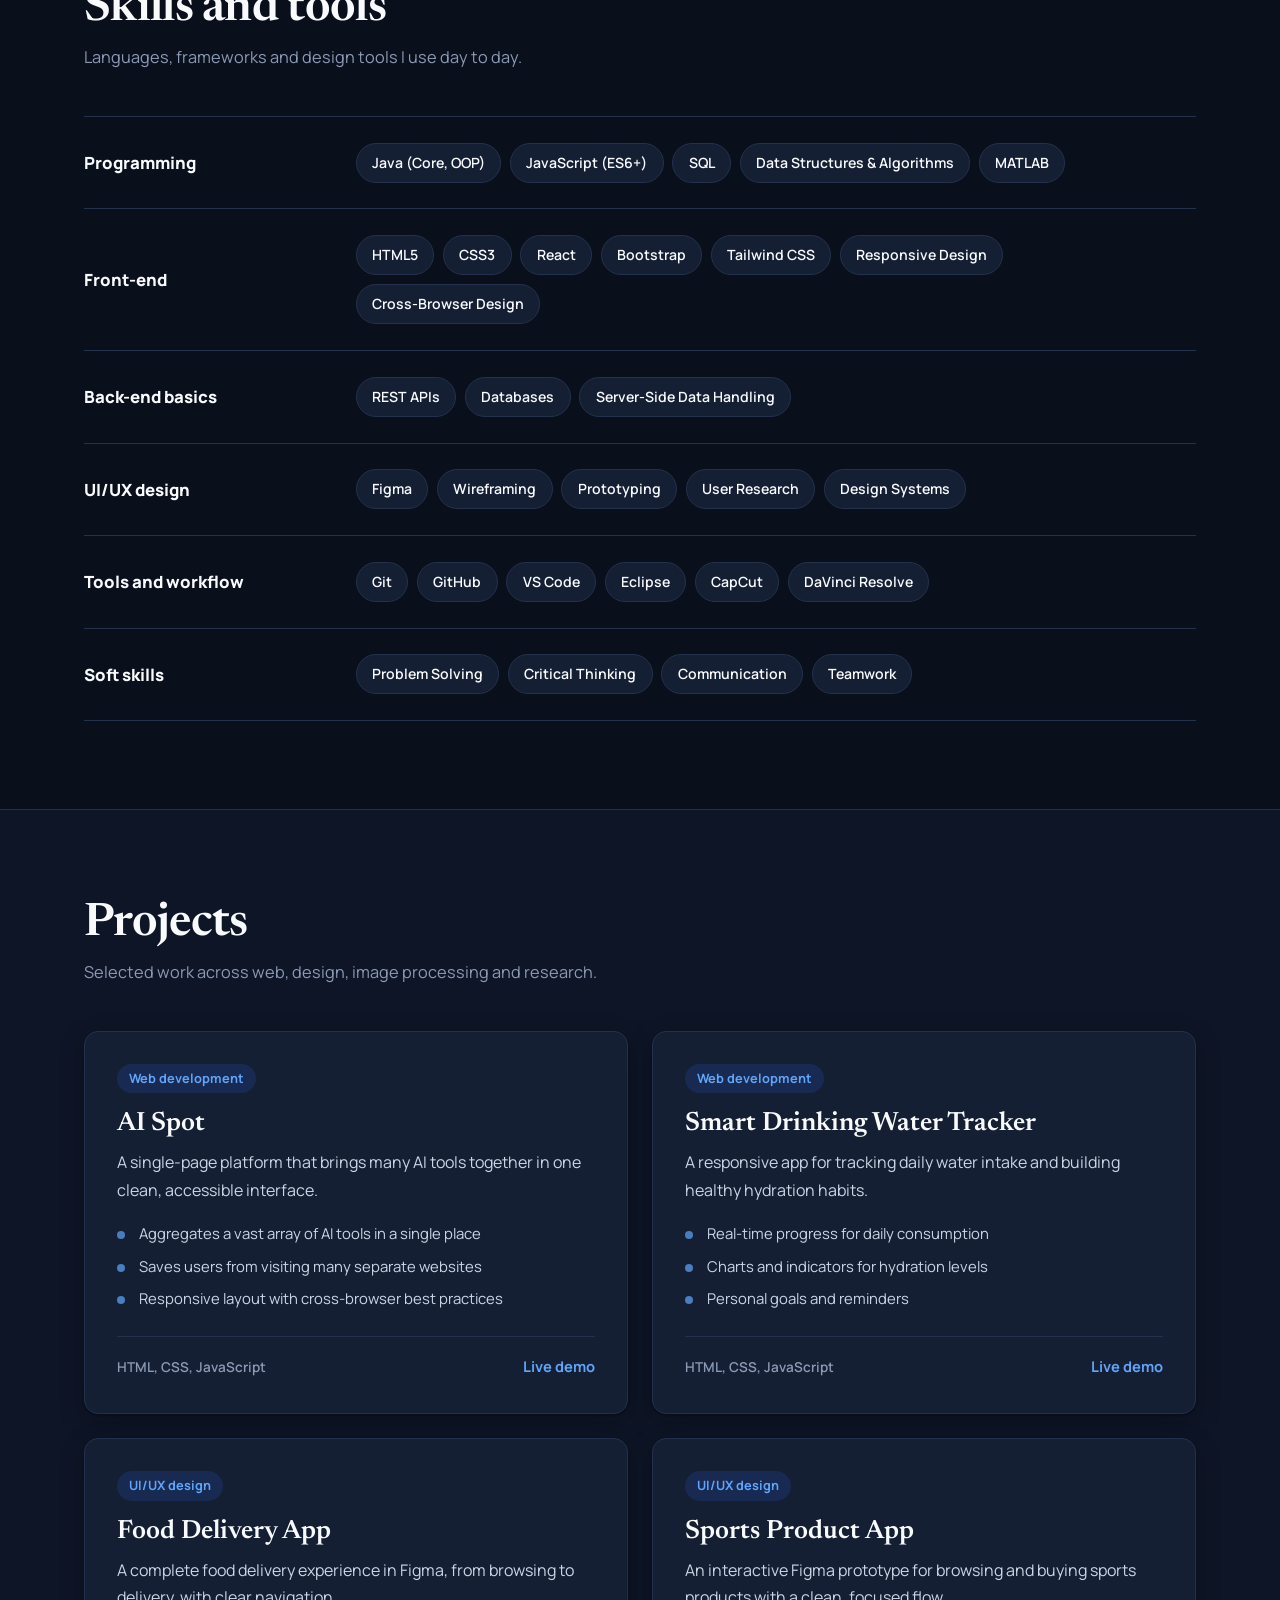
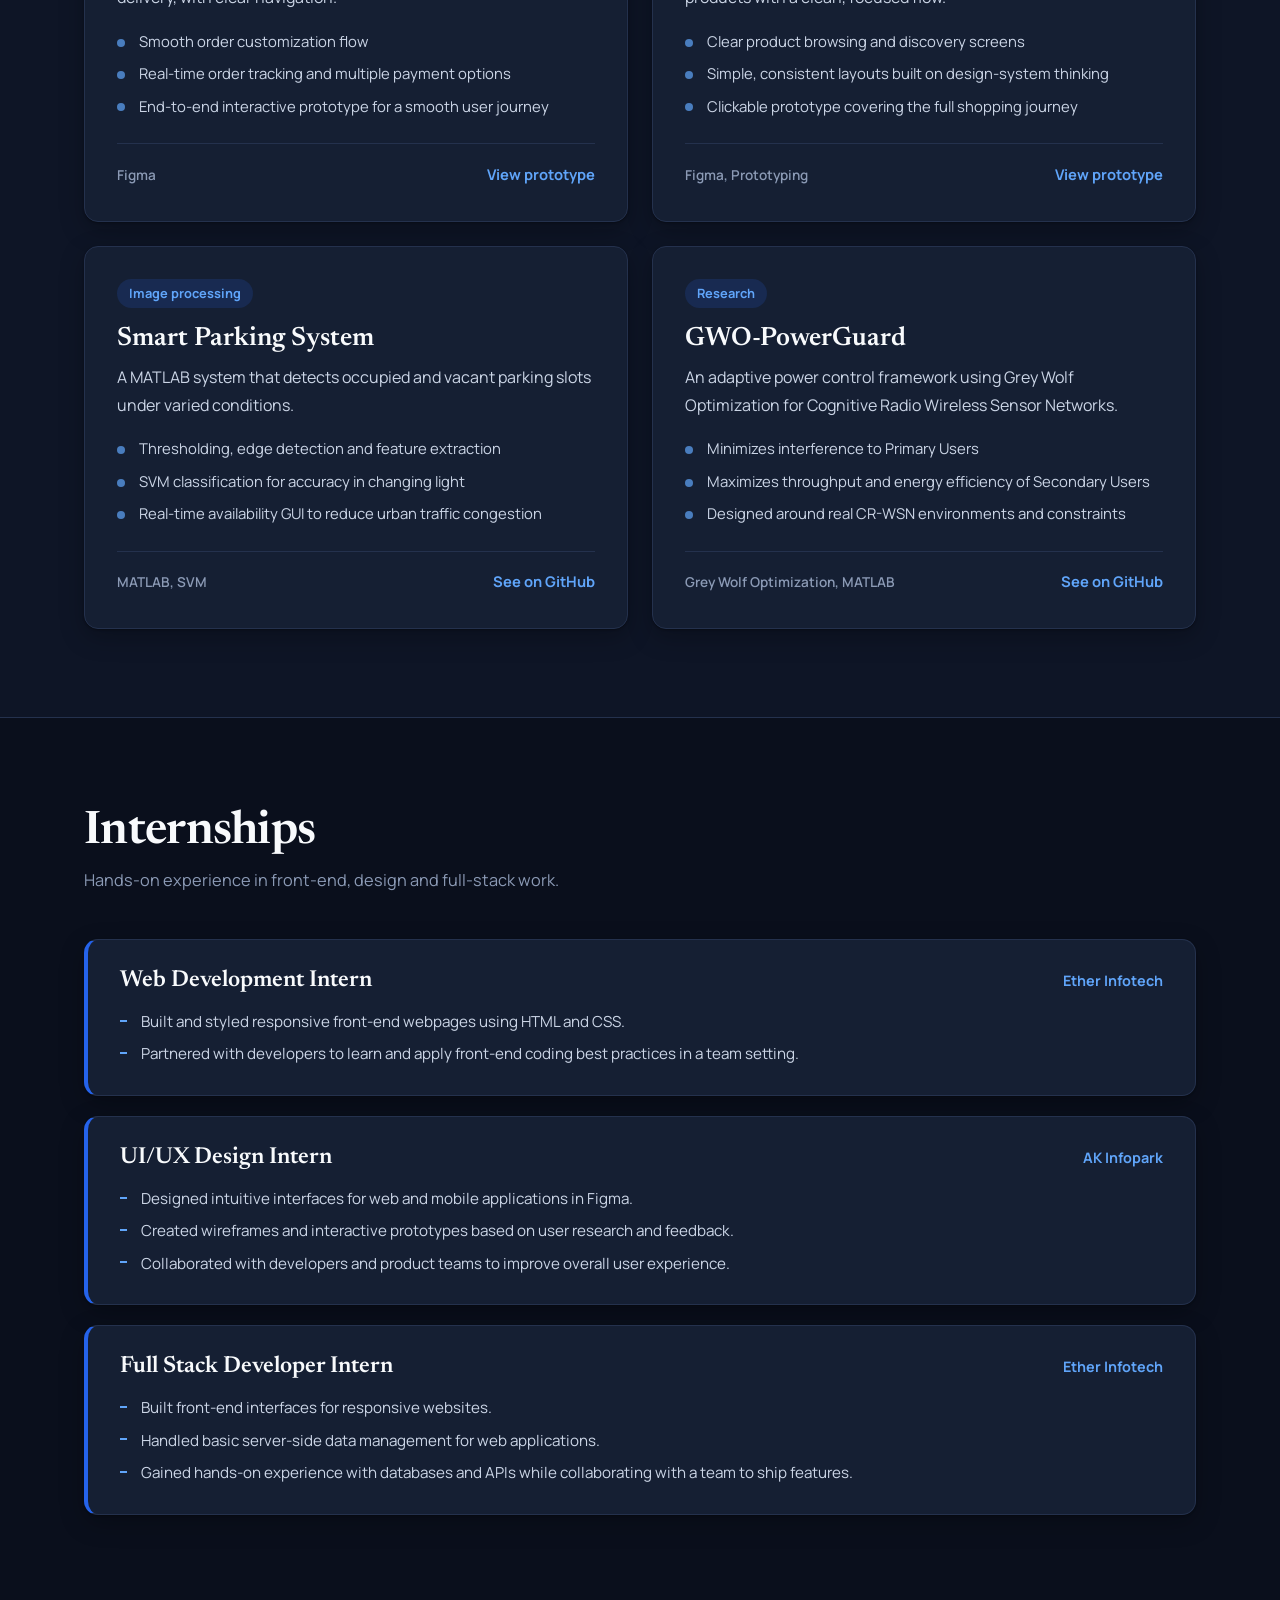
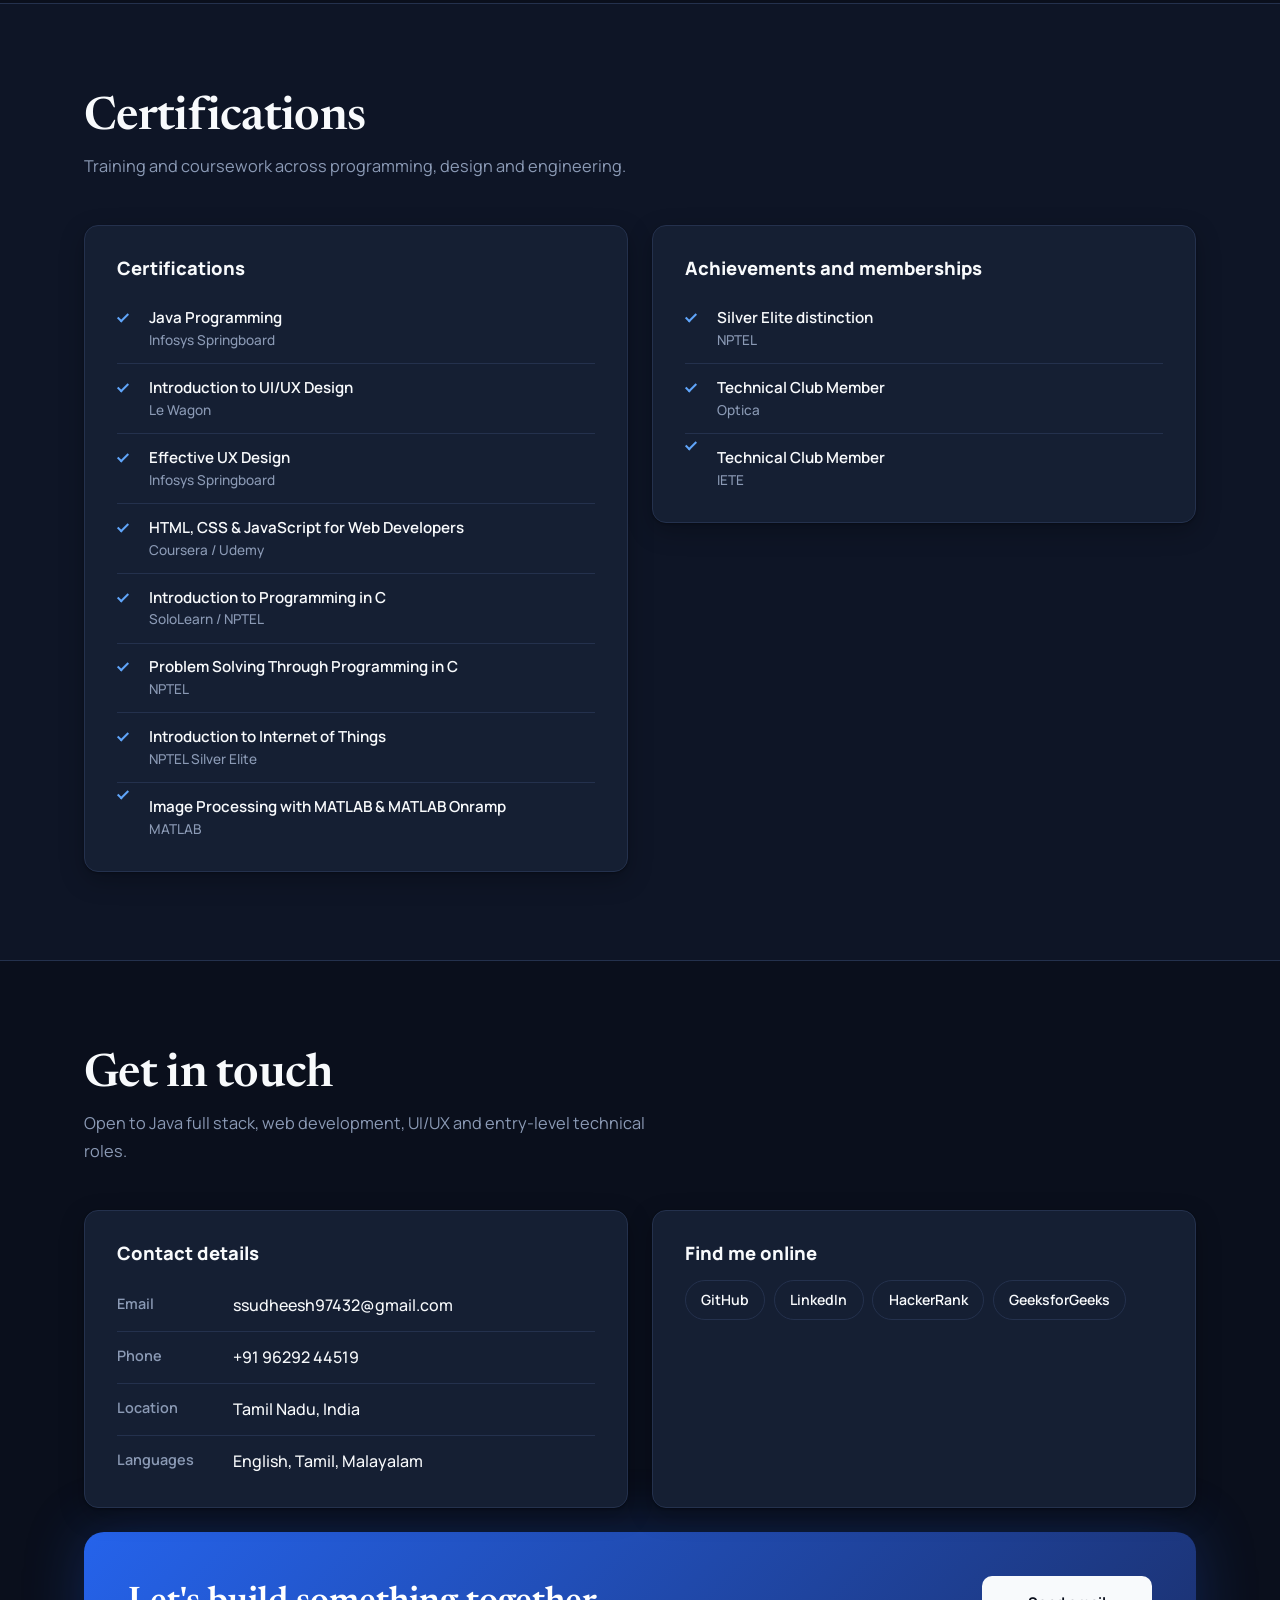
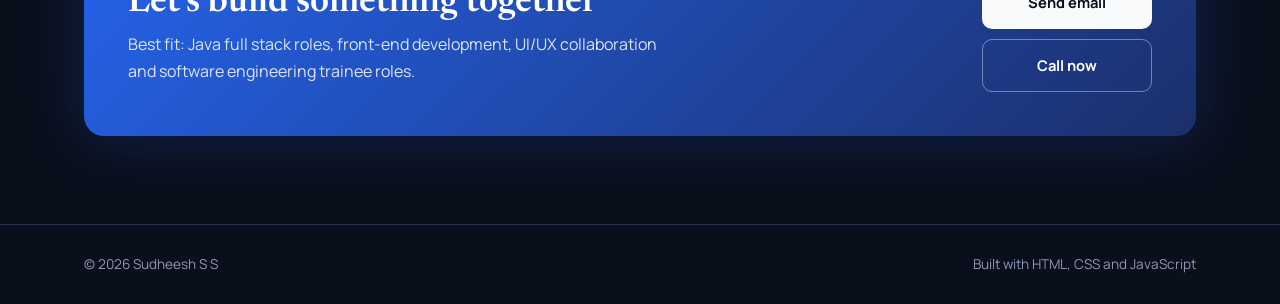
==== commit cc09f6a9: "update" ====
--- a/index.html
+++ b/index.html
@@ -17,7 +17,7 @@
   <!-- NAV -->
   <header class="nav" id="nav">
     <div class="container nav-inner">
-      <a href="#home" class="brand">Sudheesh</a>
+      <a href="#home" class="brand">Sudheesh S S</a>
 
       <nav class="nav-links" id="navLinks" aria-label="Primary">
         <a href="#about">About</a>
